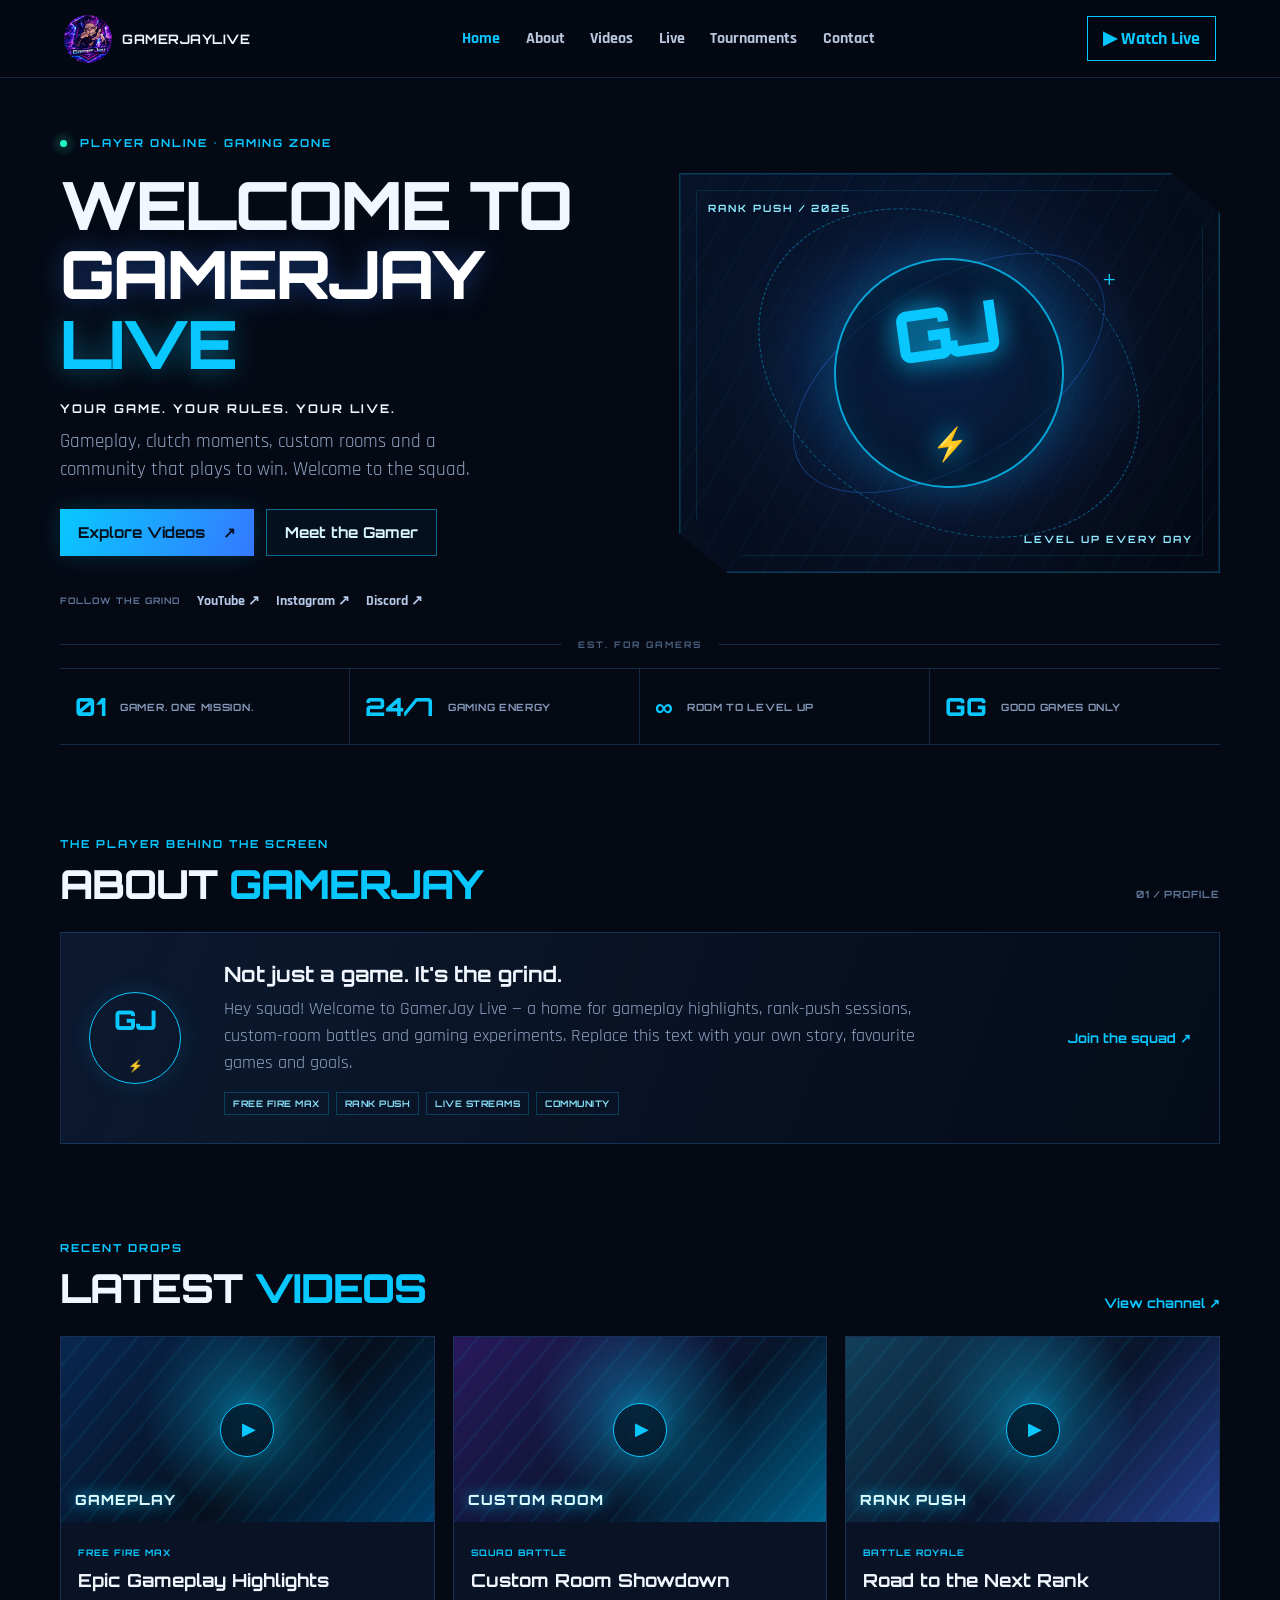
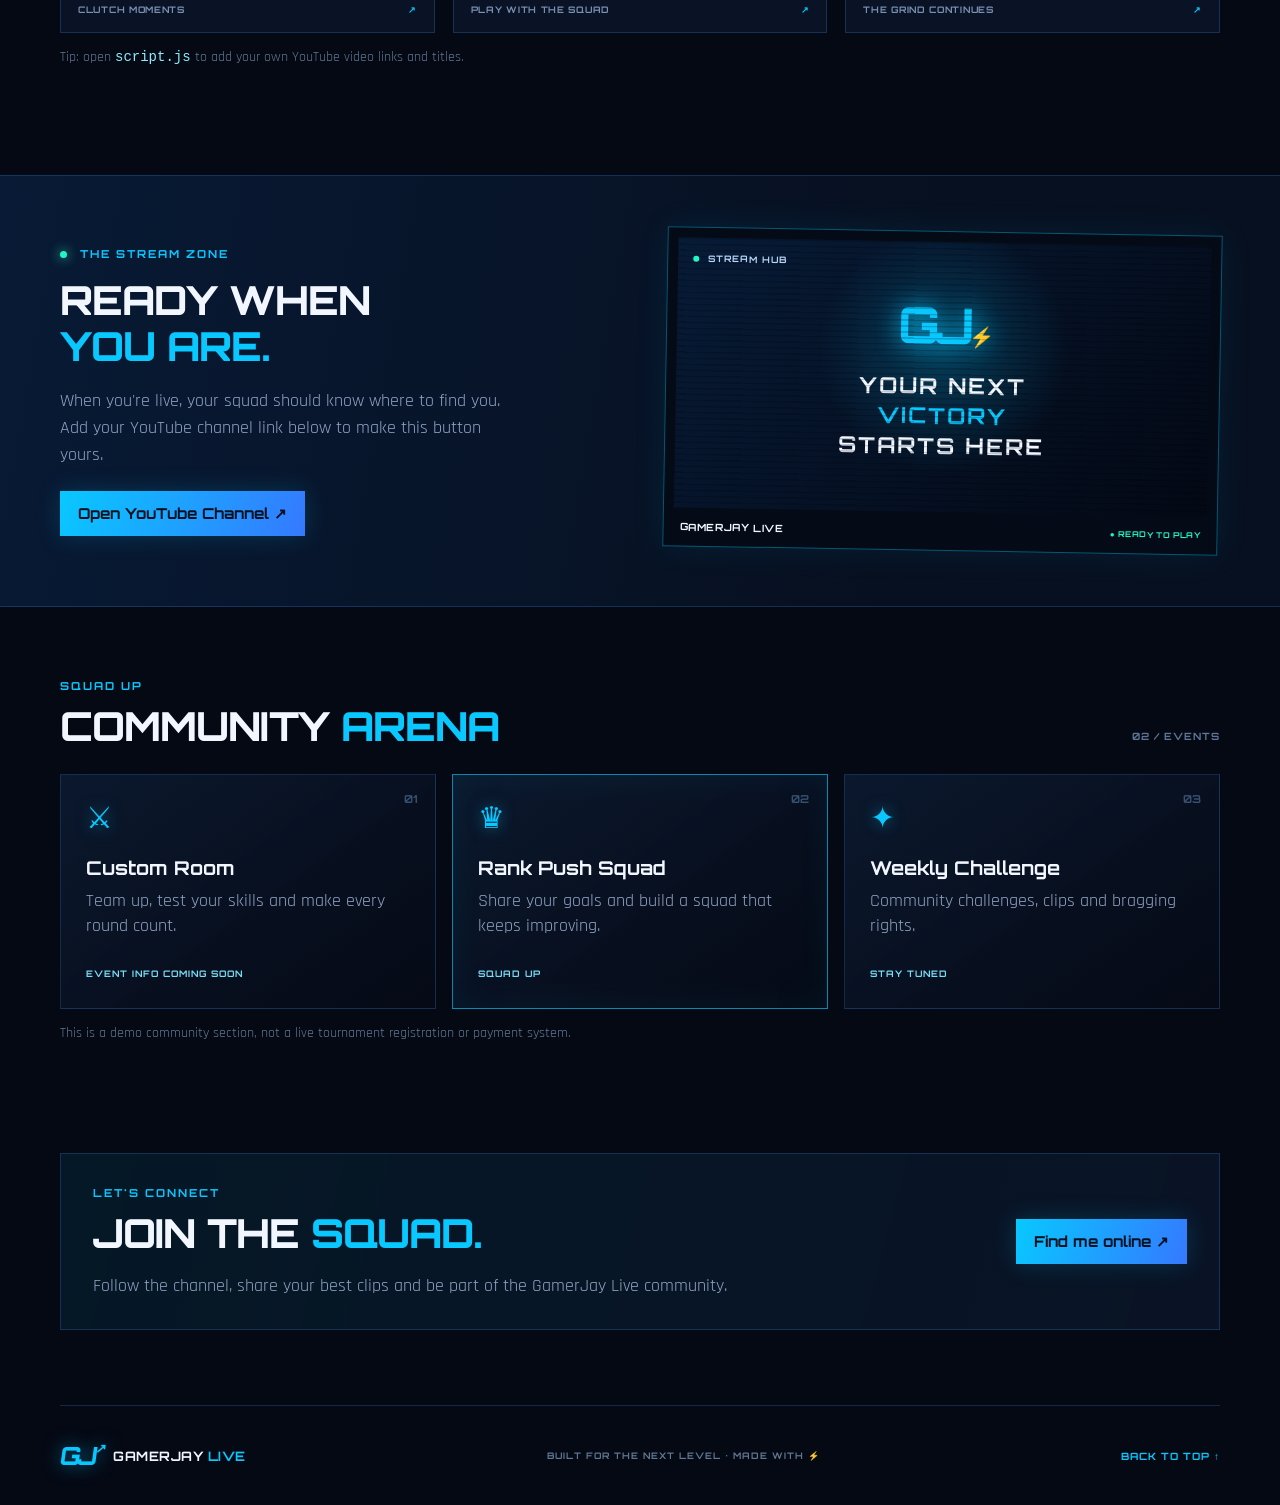
==== index.html @ 50c2d17a "Update brand section with logo and name Replaced brand text with logo image and updated brand name s" ====
<!DOCTYPE html>
<html lang="en">
<head>
  <meta charset="UTF-8" />
  <meta name="viewport" content="width=device-width, initial-scale=1.0" />
  <meta name="theme-color" content="#050b18" />
  <meta name="description" content="GamerJay Live — gameplay, live streams, tournaments and gaming community." />
  <title>GamerJay Live | Your Game. Your Rules.</title>
  <link rel="stylesheet" href="style.css" />
  <link rel="preconnect" href="https://fonts.googleapis.com">
  <link rel="preconnect" href="https://fonts.gstatic.com" crossorigin>
  <link href="https://fonts.googleapis.com/css2?family=Orbitron:wght@500;600;700;800&family=Rajdhani:wght@400;500;600;700&display=swap" rel="stylesheet">
</head>
<body>
  <div class="grid-glow" aria-hidden="true"></div>
  <header class="site-header">
<a class="brand" href="#home" aria-label="GamerJay Live home">
  <img src="gamerjay-logo.png" alt="Gamer Jay Logo"
       style="width:48px;height:48px;object-fit:cover;border-radius:50%;">
  <span class="brand-name">GAMERJAY<span>LIVE</span></span>
</a>
    <button class="menu-toggle" id="menuToggle" aria-label="Open navigation" aria-expanded="false">☰</button>
    <nav class="nav-links" id="navLinks">
      <a class="active" href="#home">Home</a>
      <a href="#about">About</a>
      <a href="#videos">Videos</a>
      <a href="#live">Live</a>
      <a href="#tournaments">Tournaments</a>
      <a href="#contact">Contact</a>
    </nav>
    <a class="header-cta" href="#live">▶ Watch Live</a>
  </header>

  <main>
    <section class="hero section-wrap" id="home">
      <div class="hero-copy">
        <p class="eyebrow"><span class="pulse-dot"></span> PLAYER ONLINE • GAMING ZONE</p>
        <h1>WELCOME TO<br><span>GAMERJAY</span><br><em>LIVE</em></h1>
        <p class="hero-tagline">YOUR GAME. YOUR RULES. YOUR LIVE.</p>
        <p class="hero-desc">Gameplay, clutch moments, custom rooms and a community that plays to win. Welcome to the squad.</p>
        <div class="hero-actions">
          <a class="btn btn-primary" href="#videos">Explore Videos <span>↗</span></a>
          <a class="btn btn-outline" href="#about">Meet the Gamer</a>
        </div>
        <div class="hero-socials">
          <span>FOLLOW THE GRIND</span>
          <a href="https://youtube.com/" target="_blank" rel="noreferrer">YouTube ↗</a>
          <a href="https://instagram.com/" target="_blank" rel="noreferrer">Instagram ↗</a>
          <a href="https://discord.com/" target="_blank" rel="noreferrer">Discord ↗</a>
        </div>
      </div>
      <div class="hero-art" role="img" aria-label="Neon blue gaming illustration">
        <div class="art-orbit orbit-one"></div><div class="art-orbit orbit-two"></div>
        <div class="art-glow"></div>
        <div class="hero-emblem">GJ<span>⚡</span></div>
        <div class="art-label label-top">RANK PUSH / 2026</div>
        <div class="art-label label-bottom">LEVEL UP EVERY DAY</div>
        <div class="art-crosshair">+</div>
      </div>
      <div class="hero-bottom-line"><span></span><span>EST. FOR GAMERS</span><span></span></div>
    </section>

    <section class="stats section-wrap" aria-label="Channel stats">
      <div class="stat"><strong>01</strong><span>GAMER. ONE MISSION.</span></div>
      <div class="stat"><strong>24/7</strong><span>GAMING ENERGY</span></div>
      <div class="stat"><strong>∞</strong><span>ROOM TO LEVEL UP</span></div>
      <div class="stat"><strong>GG</strong><span>GOOD GAMES ONLY</span></div>
    </section>

    <section class="section-wrap content-section" id="about">
      <div class="section-heading">
        <div><p class="eyebrow">THE PLAYER BEHIND THE SCREEN</p><h2>ABOUT <span>GAMERJAY</span></h2></div>
        <span class="section-index">01 / PROFILE</span>
      </div>
      <div class="about-panel">
        <div class="about-icon">GJ<span>⚡</span></div>
        <div class="about-copy">
          <h3>Not just a game. It's the grind.</h3>
          <p>Hey squad! Welcome to GamerJay Live — a home for gameplay highlights, rank-push sessions, custom-room battles and gaming experiments. Replace this text with your own story, favourite games and goals.</p>
          <div class="tag-row"><span>FREE FIRE MAX</span><span>RANK PUSH</span><span>LIVE STREAMS</span><span>COMMUNITY</span></div>
        </div>
        <a class="text-link" href="#contact">Join the squad ↗</a>
      </div>
    </section>

    <section class="section-wrap content-section" id="videos">
      <div class="section-heading">
        <div><p class="eyebrow">RECENT DROPS</p><h2>LATEST <span>VIDEOS</span></h2></div>
        <a class="text-link" id="allVideos" href="https://youtube.com/" target="_blank" rel="noreferrer">View channel ↗</a>
      </div>
      <div class="video-grid">
        <a class="video-card" href="https://youtube.com/" target="_blank" rel="noreferrer" data-video="1">
          <div class="video-thumb thumb-one"><span class="play-icon">▶</span><span class="thumb-label">GAMEPLAY</span></div>
          <div class="video-info"><span class="video-type">FREE FIRE MAX</span><h3>Epic Gameplay Highlights</h3><p>CLUTCH MOMENTS <span>↗</span></p></div>
        </a>
        <a class="video-card" href="https://youtube.com/" target="_blank" rel="noreferrer" data-video="2">
          <div class="video-thumb thumb-two"><span class="play-icon">▶</span><span class="thumb-label">CUSTOM ROOM</span></div>
          <div class="video-info"><span class="video-type">SQUAD BATTLE</span><h3>Custom Room Showdown</h3><p>PLAY WITH THE SQUAD <span>↗</span></p></div>
        </a>
        <a class="video-card" href="https://youtube.com/" target="_blank" rel="noreferrer" data-video="3">
          <div class="video-thumb thumb-three"><span class="play-icon">▶</span><span class="thumb-label">RANK PUSH</span></div>
          <div class="video-info"><span class="video-type">BATTLE ROYALE</span><h3>Road to the Next Rank</h3><p>THE GRIND CONTINUES <span>↗</span></p></div>
        </a>
      </div>
      <p class="edit-note">Tip: open <code>script.js</code> to add your own YouTube video links and titles.</p>
    </section>

    <section class="live-section" id="live">
      <div class="section-wrap live-inner">
        <div class="live-copy">
          <p class="eyebrow"><span class="pulse-dot"></span> THE STREAM ZONE</p>
          <h2>READY WHEN<br><span>YOU ARE.</span></h2>
          <p>When you're live, your squad should know where to find you. Add your YouTube channel link below to make this button yours.</p>
          <a class="btn btn-primary" id="liveButton" href="https://youtube.com/" target="_blank" rel="noreferrer">Open YouTube Channel ↗</a>
        </div>
        <div class="stream-card">
          <div class="stream-screen"><div class="screen-scanlines"></div><div class="screen-logo">GJ<span>⚡</span></div><div class="screen-status"><i></i> STREAM HUB</div><p>YOUR NEXT<br><b>VICTORY</b><br>STARTS HERE</p></div>
          <div class="stream-footer"><span>GAMERJAY LIVE</span><span class="stream-pill">● READY TO PLAY</span></div>
        </div>
      </div>
    </section>

    <section class="section-wrap content-section" id="tournaments">
      <div class="section-heading">
        <div><p class="eyebrow">SQUAD UP</p><h2>COMMUNITY <span>ARENA</span></h2></div>
        <span class="section-index">02 / EVENTS</span>
      </div>
      <div class="arena-grid">
        <article class="arena-card"><span class="arena-number">01</span><div class="arena-symbol">⚔</div><h3>Custom Room</h3><p>Team up, test your skills and make every round count.</p><span class="arena-status">EVENT INFO COMING SOON</span></article>
        <article class="arena-card featured"><span class="arena-number">02</span><div class="arena-symbol">♛</div><h3>Rank Push Squad</h3><p>Share your goals and build a squad that keeps improving.</p><span class="arena-status">SQUAD UP</span></article>
        <article class="arena-card"><span class="arena-number">03</span><div class="arena-symbol">✦</div><h3>Weekly Challenge</h3><p>Community challenges, clips and bragging rights.</p><span class="arena-status">STAY TUNED</span></article>
      </div>
      <p class="edit-note">This is a demo community section, not a live tournament registration or payment system.</p>
    </section>

    <section class="section-wrap content-section contact-section" id="contact">
      <div class="contact-box">
        <div><p class="eyebrow">LET'S CONNECT</p><h2>JOIN THE <span>SQUAD.</span></h2><p>Follow the channel, share your best clips and be part of the GamerJay Live community.</p></div>
        <a class="btn btn-primary" id="contactButton" href="https://youtube.com/" target="_blank" rel="noreferrer">Find me online ↗</a>
      </div>
    </section>
  </main>

  <footer class="site-footer section-wrap">
    <a class="brand" href="#home"><span class="brand-mark">GJ<span>↗</span></span><span class="brand-name">GAMERJAY <b>LIVE</b></span></a>
    <p>BUILT FOR THE NEXT LEVEL <span>•</span> MADE WITH ⚡</p>
    <a href="#home" class="back-top">BACK TO TOP ↑</a>
  </footer>
  <script src="script.js"></script>
</body>
</html>
---- style.css ----
:root {
  --bg: #050914; --panel: #0a1325; --panel2: #0d1b32; --blue: #08c8ff;
  --blue2: #3579ff; --text: #f2f7ff; --muted: #91a4c4; --line: rgba(71,151,255,.22);
  --font-display: 'Orbitron', sans-serif; --font-body: 'Rajdhani', sans-serif;
}
* { box-sizing: border-box; }
html { scroll-behavior: smooth; scroll-padding-top: 88px; }
body { margin: 0; background: var(--bg); color: var(--text); font-family: var(--font-body); font-size: 18px; overflow-x: hidden; }
a { color: inherit; text-decoration: none; }
button, a { -webkit-tap-highlight-color: transparent; }
.grid-glow { position: fixed; inset: 0; pointer-events: none; z-index: -1; opacity: .24; background-image: linear-gradient(rgba(35,119,255,.08) 1px, transparent 1px), linear-gradient(90deg, rgba(35,119,255,.08) 1px, transparent 1px); background-size: 48px 48px; mask-image: linear-gradient(to bottom, black, transparent 85%); }
.site-header { height: 78px; display: flex; align-items: center; justify-content: space-between; gap: 22px; padding: 0 clamp(18px, 5vw, 76px); position: sticky; top: 0; z-index: 20; background: rgba(5,9,20,.88); backdrop-filter: blur(16px); border-bottom: 1px solid var(--line); }
.brand { display: inline-flex; align-items: center; gap: 10px; flex-shrink: 0; }
.brand-mark { font: 800 25px var(--font-display); letter-spacing: -3px; color: var(--blue); text-shadow: 0 0 18px rgba(8,200,255,.55); transform: skew(-8deg); }
.brand-mark span { font-size: 13px; vertical-align: top; }
.brand-name { font: 700 13px var(--font-display); letter-spacing: .5px; white-space: nowrap; }
.brand-name b { color: var(--blue); }
.nav-links { display: flex; align-items: center; gap: clamp(12px, 2vw, 28px); }
.nav-links a { color: #b8c6dd; font-weight: 700; font-size: 16px; transition: color .2s; }
.nav-links a:hover, .nav-links a.active { color: var(--blue); }
.header-cta { border: 1px solid var(--blue); padding: 10px 15px; color: var(--blue); font-weight: 700; white-space: nowrap; }
.menu-toggle { display: none; background: transparent; border: 1px solid var(--line); color: var(--blue); font-size: 24px; padding: 5px 10px; }
.section-wrap { width: min(1160px, calc(100% - 40px)); margin-inline: auto; }
.hero { min-height: 590px; display: grid; grid-template-columns: 1.05fr .95fr; align-items: center; gap: 20px; padding-top: 55px; padding-bottom: 55px; position: relative; }
.eyebrow { color: var(--blue); font: 700 11px var(--font-display); letter-spacing: 2px; margin: 0 0 20px; }
.pulse-dot { display: inline-block; width: 7px; height: 7px; border-radius: 50%; background: #21f6c7; box-shadow: 0 0 12px #21f6c7; margin-right: 8px; }
.hero h1 { font: 800 clamp(38px, 5.2vw, 68px)/1.04 var(--font-display); letter-spacing: -2px; margin: 0; }
.hero h1 span { color: #fff; text-shadow: 0 0 26px rgba(50,125,255,.4); }
.hero h1 em { font-style: normal; color: var(--blue); text-shadow: 0 0 28px rgba(8,200,255,.45); }
.hero-tagline { font: 700 12px var(--font-display); letter-spacing: 2px; margin: 23px 0 12px; }
.hero-desc { color: var(--muted); line-height: 1.5; max-width: 440px; font-size: 19px; margin: 0 0 24px; }
.hero-actions { display: flex; flex-wrap: wrap; gap: 12px; }
.btn { display: inline-flex; align-items: center; justify-content: center; gap: 18px; padding: 13px 18px; font: 700 15px var(--font-display); transition: transform .2s, box-shadow .2s; }
.btn:hover { transform: translateY(-2px); }
.btn-primary { background: linear-gradient(110deg, #08c8ff, #3579ff); color: #04101e; box-shadow: 0 0 24px rgba(8,200,255,.18); }
.btn-primary:hover { box-shadow: 0 0 30px rgba(8,200,255,.35); }
.btn-outline { border: 1px solid rgba(8,200,255,.5); color: #d9f7ff; background: rgba(8,200,255,.04); }
.hero-socials { display: flex; flex-wrap: wrap; align-items: center; gap: 16px; margin-top: 36px; font-size: 14px; }
.hero-socials span { color: #5d7397; font: 700 9px var(--font-display); letter-spacing: 1px; }
.hero-socials a { color: #b5c9e8; font-weight: 700; }
.hero-socials a:hover { color: var(--blue); }
.hero-art { min-height: 400px; position: relative; display: grid; place-items: center; isolation: isolate; overflow: hidden; background: radial-gradient(ellipse at 50% 48%, rgba(0,140,255,.22), transparent 53%), linear-gradient(135deg, rgba(10,31,62,.5), rgba(5,9,20,.15)); border: 1px solid rgba(8,200,255,.25); clip-path: polygon(0 0, 91% 0, 100% 10%, 100% 100%, 9% 100%, 0 90%); }
.hero-art:before, .hero-art:after { content: ""; position: absolute; inset: 16px; border: 1px solid rgba(8,200,255,.13); clip-path: polygon(0 0, 91% 0, 100% 10%, 100% 100%, 9% 100%, 0 90%); }
.hero-art:after { inset: 0; background: repeating-linear-gradient(120deg, transparent 0 28px, rgba(8,200,255,.035) 29px 30px); z-index: -1; }
.art-glow { width: 230px; height: 230px; border-radius: 50%; background: var(--blue2); filter: blur(90px); opacity: .35; position: absolute; }
.hero-emblem { width: 230px; height: 230px; border: 2px solid rgba(8,200,255,.8); border-radius: 50%; display: grid; place-items: center; color: var(--blue); font: 800 72px var(--font-display); letter-spacing: -9px; text-shadow: 0 0 26px var(--blue); box-shadow: inset 0 0 35px rgba(8,200,255,.13), 0 0 45px rgba(8,200,255,.18); transform: rotate(-8deg); background: rgba(4,13,30,.56); }
.hero-emblem span { font-size: 30px; letter-spacing: 0; margin-left: -18px; }
.art-orbit { position: absolute; width: 300px; height: 300px; border: 1px dashed rgba(8,200,255,.38); border-radius: 50%; transform: rotate(30deg) scaleX(1.35); }
.orbit-two { width: 350px; height: 180px; transform: rotate(-32deg); border-style: solid; border-color: rgba(53,121,255,.35); }
.art-label { position: absolute; font: 700 10px var(--font-display); letter-spacing: 2px; color: #8eeaff; }
.label-top { top: 28px; left: 28px; }.label-bottom { bottom: 27px; right: 26px; }
.art-crosshair { position: absolute; top: 22%; right: 19%; color: var(--blue); font-size: 28px; }
.hero-bottom-line { position: absolute; bottom: 18px; left: 0; right: 0; display: flex; align-items: center; gap: 16px; color: #49617f; font: 700 9px var(--font-display); letter-spacing: 2px; }
.hero-bottom-line span:first-child, .hero-bottom-line span:last-child { height: 1px; background: var(--line); flex: 1; }
.stats { display: grid; grid-template-columns: repeat(4,1fr); border-block: 1px solid var(--line); margin-bottom: 20px; }
.stat { display: flex; align-items: center; gap: 14px; padding: 22px 15px; border-right: 1px solid var(--line); }
.stat:last-child { border-right: 0; }.stat strong { color: var(--blue); font: 800 25px var(--font-display); }.stat span { color: #8398b8; font: 700 10px var(--font-display); letter-spacing: .7px; }
.content-section { padding-top: 72px; padding-bottom: 25px; }
.section-heading { display: flex; align-items: end; justify-content: space-between; gap: 20px; margin-bottom: 25px; }
.section-heading .eyebrow { margin-bottom: 10px; }
.section-heading h2, .live-copy h2, .contact-box h2 { font: 800 clamp(27px, 3.5vw, 40px)/1.15 var(--font-display); margin: 0; letter-spacing: -1px; }
.section-heading h2 span, .live-copy h2 span, .contact-box h2 span { color: var(--blue); }
.section-index { color: #5e7596; font: 700 10px var(--font-display); letter-spacing: 1px; padding-bottom: 7px; }
.about-panel { display: grid; grid-template-columns: 110px 1fr auto; align-items: center; gap: 25px; padding: 28px; border: 1px solid var(--line); background: linear-gradient(110deg, rgba(13,27,50,.9), rgba(6,13,27,.8)); }
.about-icon { height: 92px; width: 92px; display: grid; place-items: center; border: 1px solid var(--blue); color: var(--blue); border-radius: 50%; font: 800 27px var(--font-display); box-shadow: 0 0 25px rgba(8,200,255,.13); }
.about-icon span { font-size: 12px; }
.about-copy h3 { margin: 0 0 8px; font: 700 21px var(--font-display); }
.about-copy p { color: var(--muted); margin: 0 0 16px; line-height: 1.5; max-width: 720px; }
.tag-row { display: flex; flex-wrap: wrap; gap: 7px; }.tag-row span { border: 1px solid rgba(8,200,255,.24); color: #85dff7; padding: 5px 8px; font: 700 9px var(--font-display); letter-spacing: .5px; }
.text-link { color: var(--blue); font: 700 13px var(--font-display); white-space: nowrap; }.text-link:hover { text-shadow: 0 0 15px var(--blue); }
.video-grid { display: grid; grid-template-columns: repeat(3,1fr); gap: 18px; }
.video-card { border: 1px solid var(--line); background: var(--panel); transition: transform .2s, border-color .2s; overflow: hidden; }
.video-card:hover { transform: translateY(-4px); border-color: rgba(8,200,255,.7); }
.video-thumb { height: 185px; position: relative; display: flex; align-items: center; justify-content: center; overflow: hidden; background-color: #0b2141; }
.video-thumb:before { content: ""; position: absolute; inset: 0; background: repeating-linear-gradient(130deg, transparent 0 17px, rgba(8,200,255,.07) 18px 20px), radial-gradient(circle at 50% 40%, rgba(8,200,255,.38), transparent 48%); }
.thumb-one { background: linear-gradient(135deg,#092750,#06101f 58%,#003c67); }.thumb-two { background: linear-gradient(135deg,#28195c,#07152a 60%,#00618b); }.thumb-three { background: linear-gradient(135deg,#123f59,#09152c 55%,#243e8b); }
.play-icon { display: grid; place-items: center; width: 54px; height: 54px; border: 1px solid var(--blue); border-radius: 50%; color: var(--blue); background: rgba(3,12,26,.65); box-shadow: 0 0 28px rgba(8,200,255,.22); z-index: 1; padding-left: 4px; }
.thumb-label { position: absolute; bottom: 14px; left: 14px; font: 800 14px var(--font-display); letter-spacing: 1px; color: #d9faff; text-shadow: 0 0 15px var(--blue); }
.video-info { padding: 17px; }.video-type { font: 700 9px var(--font-display); color: var(--blue); letter-spacing: 1px; }.video-info h3 { margin: 7px 0 13px; font: 700 18px var(--font-display); }.video-info p { display: flex; justify-content: space-between; color: #7890b3; font: 700 9px var(--font-display); letter-spacing: .7px; margin: 0; }.video-info p span { color: var(--blue); }
.edit-note { color: #617693; font-size: 14px; margin-top: 15px; }.edit-note code { color: #8cecff; }
.live-section { margin-top: 70px; background: linear-gradient(100deg, #081a35, #071020 70%); border-block: 1px solid var(--line); }
.live-inner { display: grid; grid-template-columns: 1fr 1fr; align-items: center; gap: 50px; padding-top: 55px; padding-bottom: 55px; }
.live-copy .eyebrow { margin-bottom: 16px; }.live-copy p:not(.eyebrow) { color: var(--muted); max-width: 450px; line-height: 1.5; margin: 18px 0 23px; }
.stream-card { border: 1px solid rgba(8,200,255,.4); background: #040b17; box-shadow: 0 0 35px rgba(8,200,255,.08); padding: 10px; transform: rotate(1deg); }
.stream-screen { height: 270px; position: relative; overflow: hidden; display: flex; flex-direction: column; align-items: center; justify-content: center; text-align: center; background: radial-gradient(circle at 50% 40%,rgba(8,200,255,.24),transparent 40%), linear-gradient(135deg,#071b37,#030814); }
.screen-scanlines { position: absolute; inset: 0; background: repeating-linear-gradient(0deg,transparent 0 4px,rgba(0,0,0,.2) 5px 6px); }
.screen-logo { color: var(--blue); font: 800 50px var(--font-display); text-shadow: 0 0 24px var(--blue); letter-spacing: -5px; }.screen-logo span { font-size: 20px; }
.screen-status { position: absolute; top: 15px; left: 15px; color: #b6d4f8; font: 700 9px var(--font-display); letter-spacing: 1px; }.screen-status i { display: inline-block; background: #21f6c7; width: 6px; height: 6px; border-radius: 50%; margin-right: 5px; }
.stream-screen p { font: 700 22px/1.35 var(--font-display); letter-spacing: 2px; margin: 15px 0 0; }.stream-screen p b { color: var(--blue); }
.stream-footer { display: flex; justify-content: space-between; align-items: center; gap: 10px; padding: 13px 6px 3px; font: 700 10px var(--font-display); letter-spacing: .6px; }.stream-pill { color: #21f6c7; font-size: 8px; }
.arena-grid { display: grid; grid-template-columns: repeat(3,1fr); gap: 16px; }
.arena-card { position: relative; padding: 25px; border: 1px solid var(--line); background: linear-gradient(145deg,rgba(13,27,50,.85),rgba(5,10,21,.95)); min-height: 235px; }
.arena-card.featured { border-color: rgba(8,200,255,.65); box-shadow: inset 0 0 35px rgba(8,200,255,.06); }
.arena-number { position: absolute; top: 17px; right: 18px; color: #365070; font: 700 11px var(--font-display); }.arena-symbol { color: var(--blue); font-size: 30px; text-shadow: 0 0 15px rgba(8,200,255,.5); }.arena-card h3 { font: 700 19px var(--font-display); margin: 18px 0 8px; }.arena-card p { color: var(--muted); line-height: 1.4; margin: 0 0 22px; }.arena-status { font: 700 9px var(--font-display); color: #76dff7; letter-spacing: 1px; }
.contact-section { padding-bottom: 75px; }.contact-box { display: flex; justify-content: space-between; align-items: center; gap: 25px; padding: 32px; border: 1px solid var(--line); background: linear-gradient(105deg,rgba(8,200,255,.08),rgba(13,27,50,.6)); }.contact-box .eyebrow { margin-bottom: 10px; }.contact-box p:not(.eyebrow) { color: var(--muted); margin-bottom: 0; }
.site-footer { border-top: 1px solid var(--line); min-height: 100px; display: flex; justify-content: space-between; align-items: center; gap: 18px; }.site-footer p { color: #617693; font: 700 9px var(--font-display); letter-spacing: 1px; }.site-footer p span { color: var(--blue); }.back-top { color: var(--blue); font: 700 10px var(--font-display); letter-spacing: 1px; }
@media (max-width: 900px) {
  .nav-links { gap: 12px; }.nav-links a { font-size: 14px; }.header-cta { display: none; }
  .hero { grid-template-columns: 1fr 0.8fr; }.hero-art { min-height: 330px; }.hero-emblem { width: 170px; height: 170px; font-size: 54px; }.art-orbit { width: 230px; height: 230px; }
  .stat { flex-direction: column; align-items: flex-start; gap: 7px; }.about-panel { grid-template-columns: 85px 1fr; }.about-icon { width: 75px; height: 75px; }.about-panel .text-link { grid-column: 2; }
}
@media (max-width: 680px) {
  .site-header { height: 68px; padding-inline: 17px; }.brand-name { font-size: 11px; }.menu-toggle { display: block; margin-left: auto; }
  .nav-links { display: none; position: absolute; top: 67px; left: 0; right: 0; padding: 16px 22px 22px; flex-direction: column; align-items: stretch; gap: 0; background: rgba(5,9,20,.98); border-bottom: 1px solid var(--line); }
  .nav-links.open { display: flex; }.nav-links a { padding: 12px 0; border-bottom: 1px solid rgba(71,151,255,.1); font-size: 17px; }
  .section-wrap { width: min(100% - 30px, 520px); }.hero { display: flex; flex-direction: column; align-items: stretch; padding-top: 45px; padding-bottom: 55px; gap: 30px; }.hero h1 { font-size: clamp(39px, 12vw, 58px); }.hero-art { min-height: 290px; }.hero-emblem { width: 160px; height: 160px; font-size: 48px; }.art-label { font-size: 8px; }.hero-bottom-line { bottom: 15px; }
  .stats { grid-template-columns: repeat(2,1fr); }.stat { padding: 17px 12px; border-bottom: 1px solid var(--line); }.stat:nth-child(2) { border-right: 0; }.stat:nth-child(3), .stat:nth-child(4) { border-bottom: 0; }.stat strong { font-size: 22px; }
  .content-section { padding-top: 52px; }.section-heading { align-items: flex-start; }.section-heading h2 { font-size: 27px; }.section-index { display: none; }
  .about-panel { grid-template-columns: 1fr; padding: 22px; gap: 17px; }.about-panel .text-link { grid-column: auto; }.video-grid, .arena-grid { grid-template-columns: 1fr; }.video-thumb { height: 190px; }.live-inner { grid-template-columns: 1fr; gap: 30px; padding-top: 42px; padding-bottom: 42px; }.stream-screen { height: 230px; }.contact-box { flex-direction: column; align-items: flex-start; padding: 25px; }.site-footer { padding-block: 25px; flex-wrap: wrap; }.site-footer p { order: 3; width: 100%; }
}
@media (prefers-reduced-motion: reduce) { html { scroll-behavior: auto; } *, *::before, *::after { transition-duration: .01ms !important; animation-duration: .01ms !important; } }
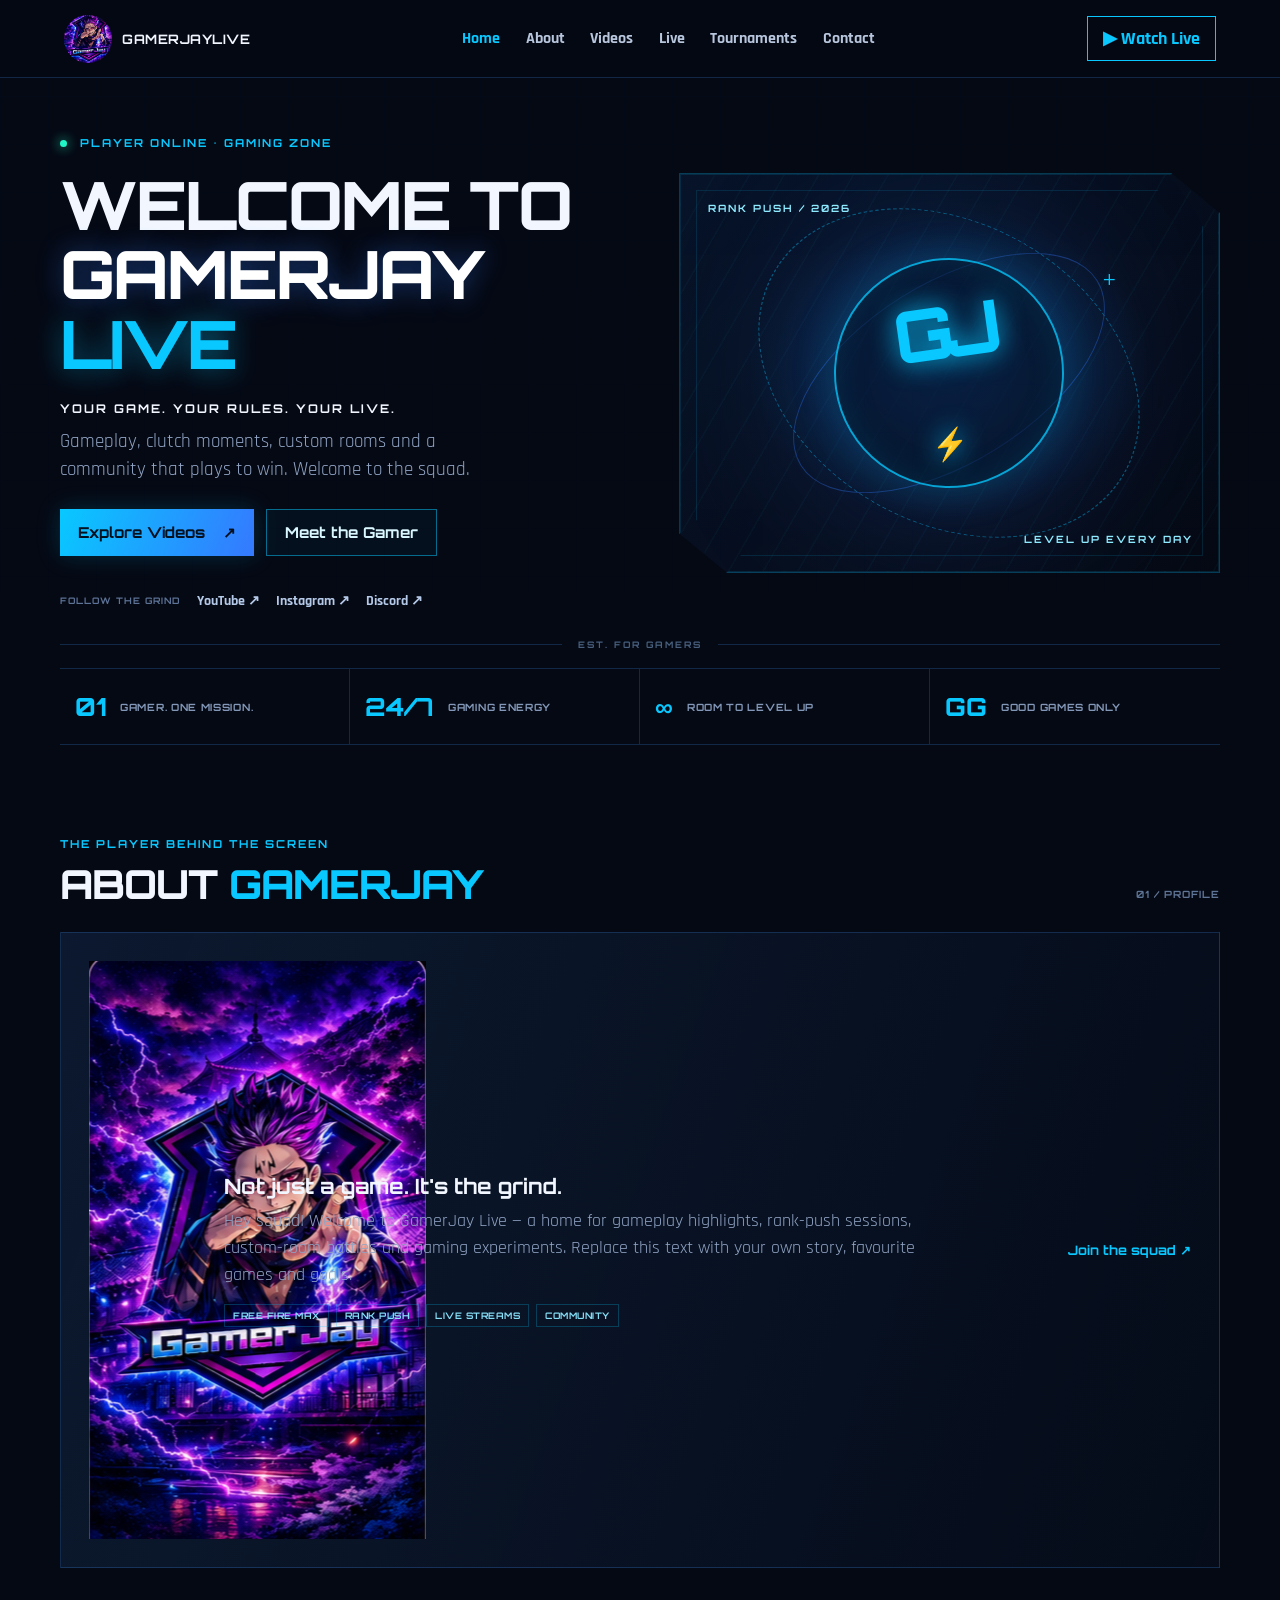
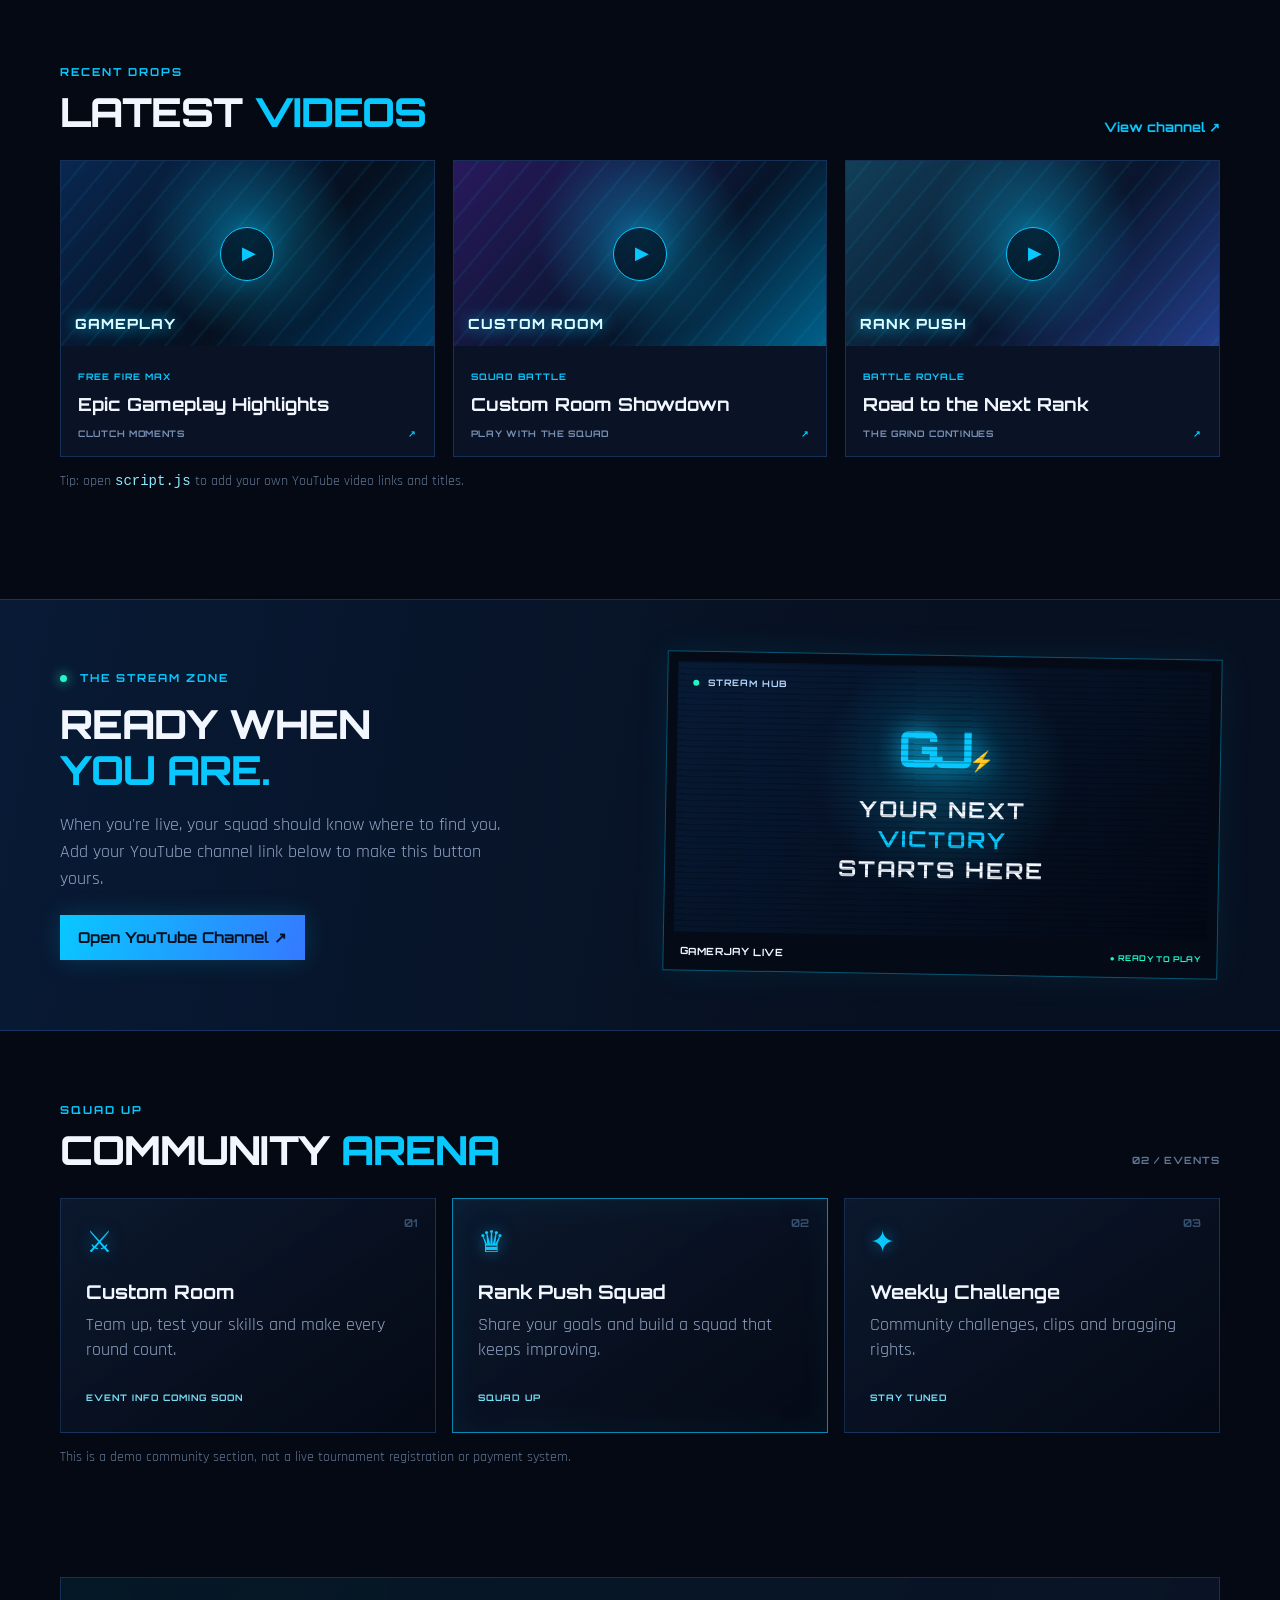
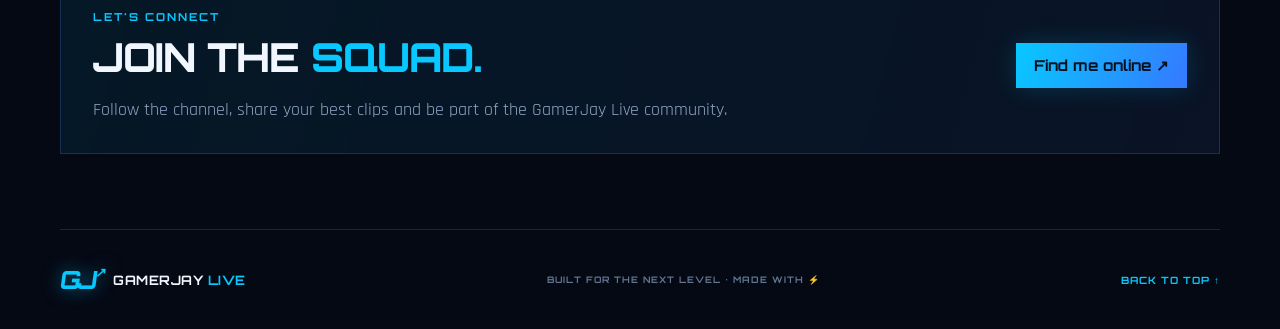
==== commit aef478ae: "Replace about icon with Gamer Jay logo image" ====
--- a/index.html
+++ b/index.html
@@ -52,7 +52,7 @@
       <div class="hero-art" role="img" aria-label="Neon blue gaming illustration">
         <div class="art-orbit orbit-one"></div><div class="art-orbit orbit-two"></div>
         <div class="art-glow"></div>
-        <div class="hero-emblem">GJ<span>⚡</span></div>
+         <div class="hero-emblem">GJ<span>⚡</span></div>
         <div class="art-label label-top">RANK PUSH / 2026</div>
         <div class="art-label label-bottom">LEVEL UP EVERY DAY</div>
         <div class="art-crosshair">+</div>
@@ -73,7 +73,7 @@
         <span class="section-index">01 / PROFILE</span>
       </div>
       <div class="about-panel">
-        <div class="about-icon">GJ<span>⚡</span></div>
+        <img src="gamerjay-logo.png" alt="Gamer Jay Logo" class="about-logo">
         <div class="about-copy">
           <h3>Not just a game. It's the grind.</h3>
           <p>Hey squad! Welcome to GamerJay Live — a home for gameplay highlights, rank-push sessions, custom-room battles and gaming experiments. Replace this text with your own story, favourite games and goals.</p>
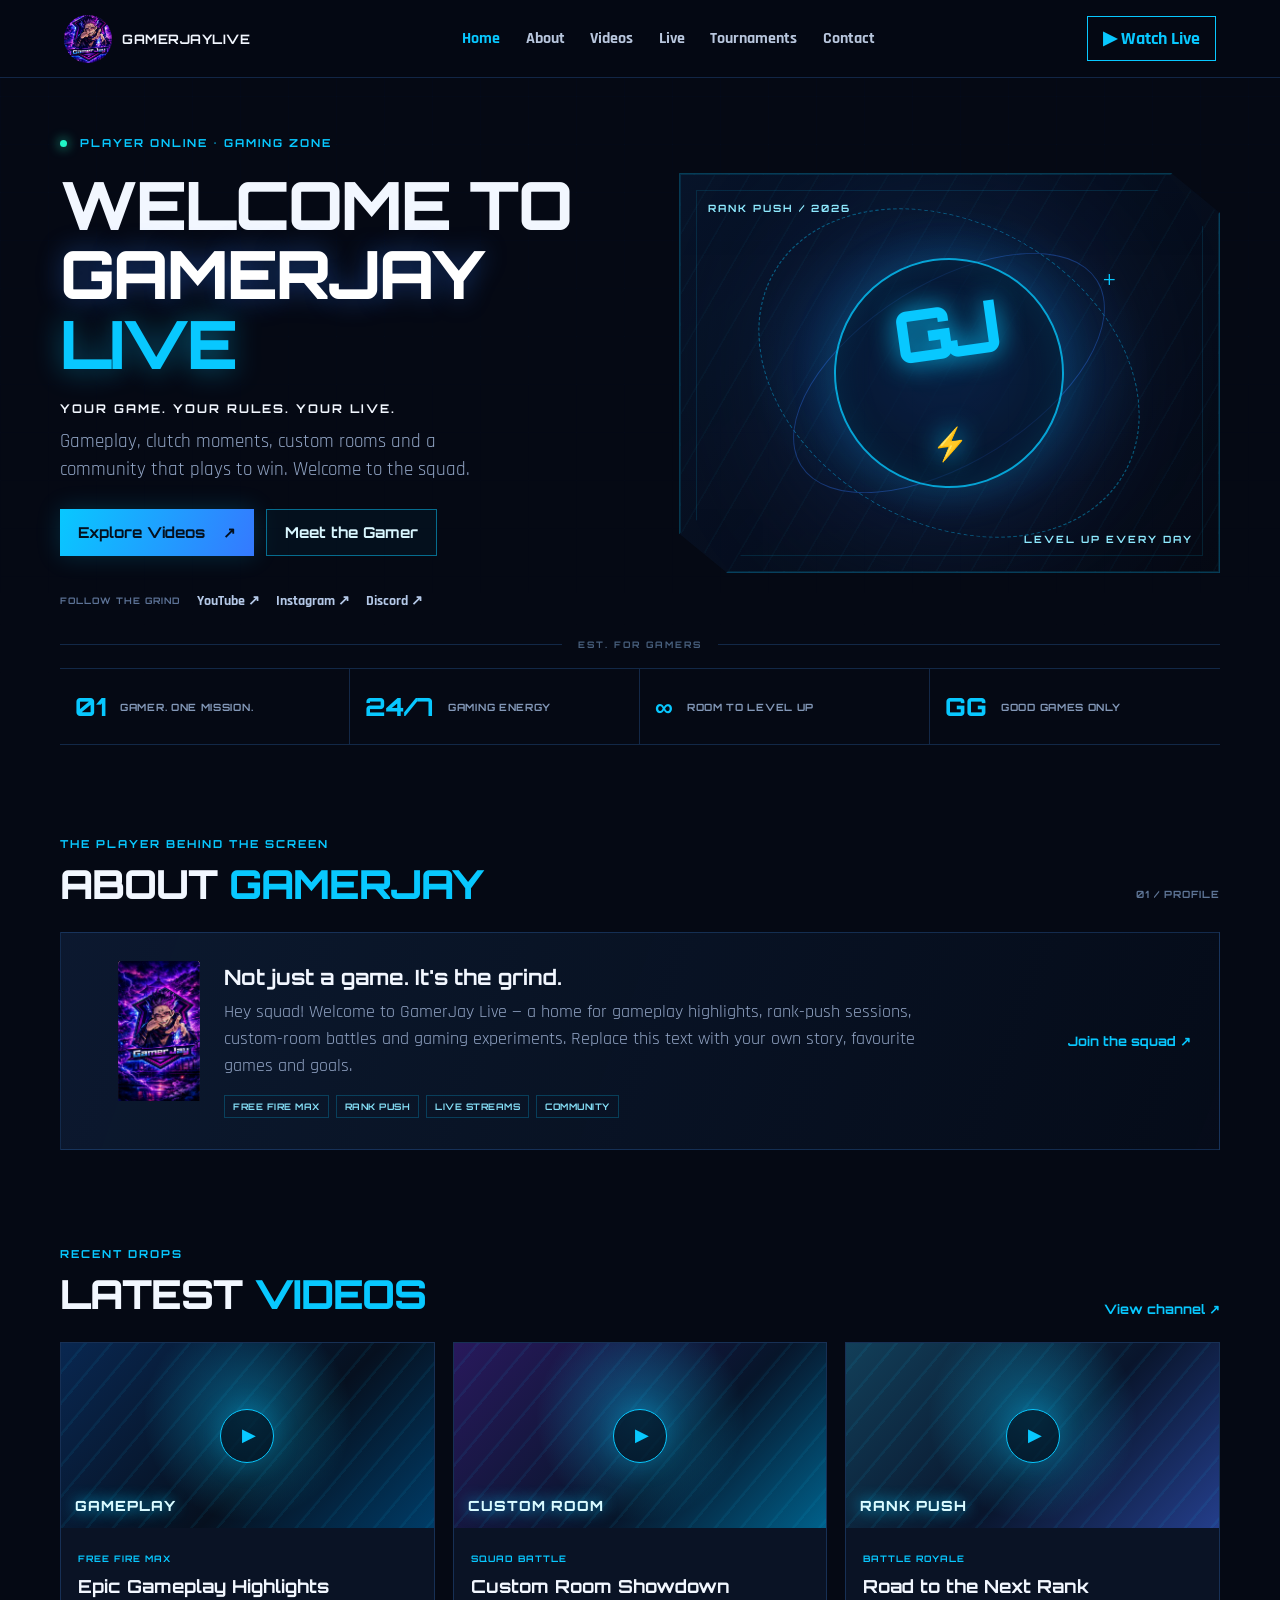
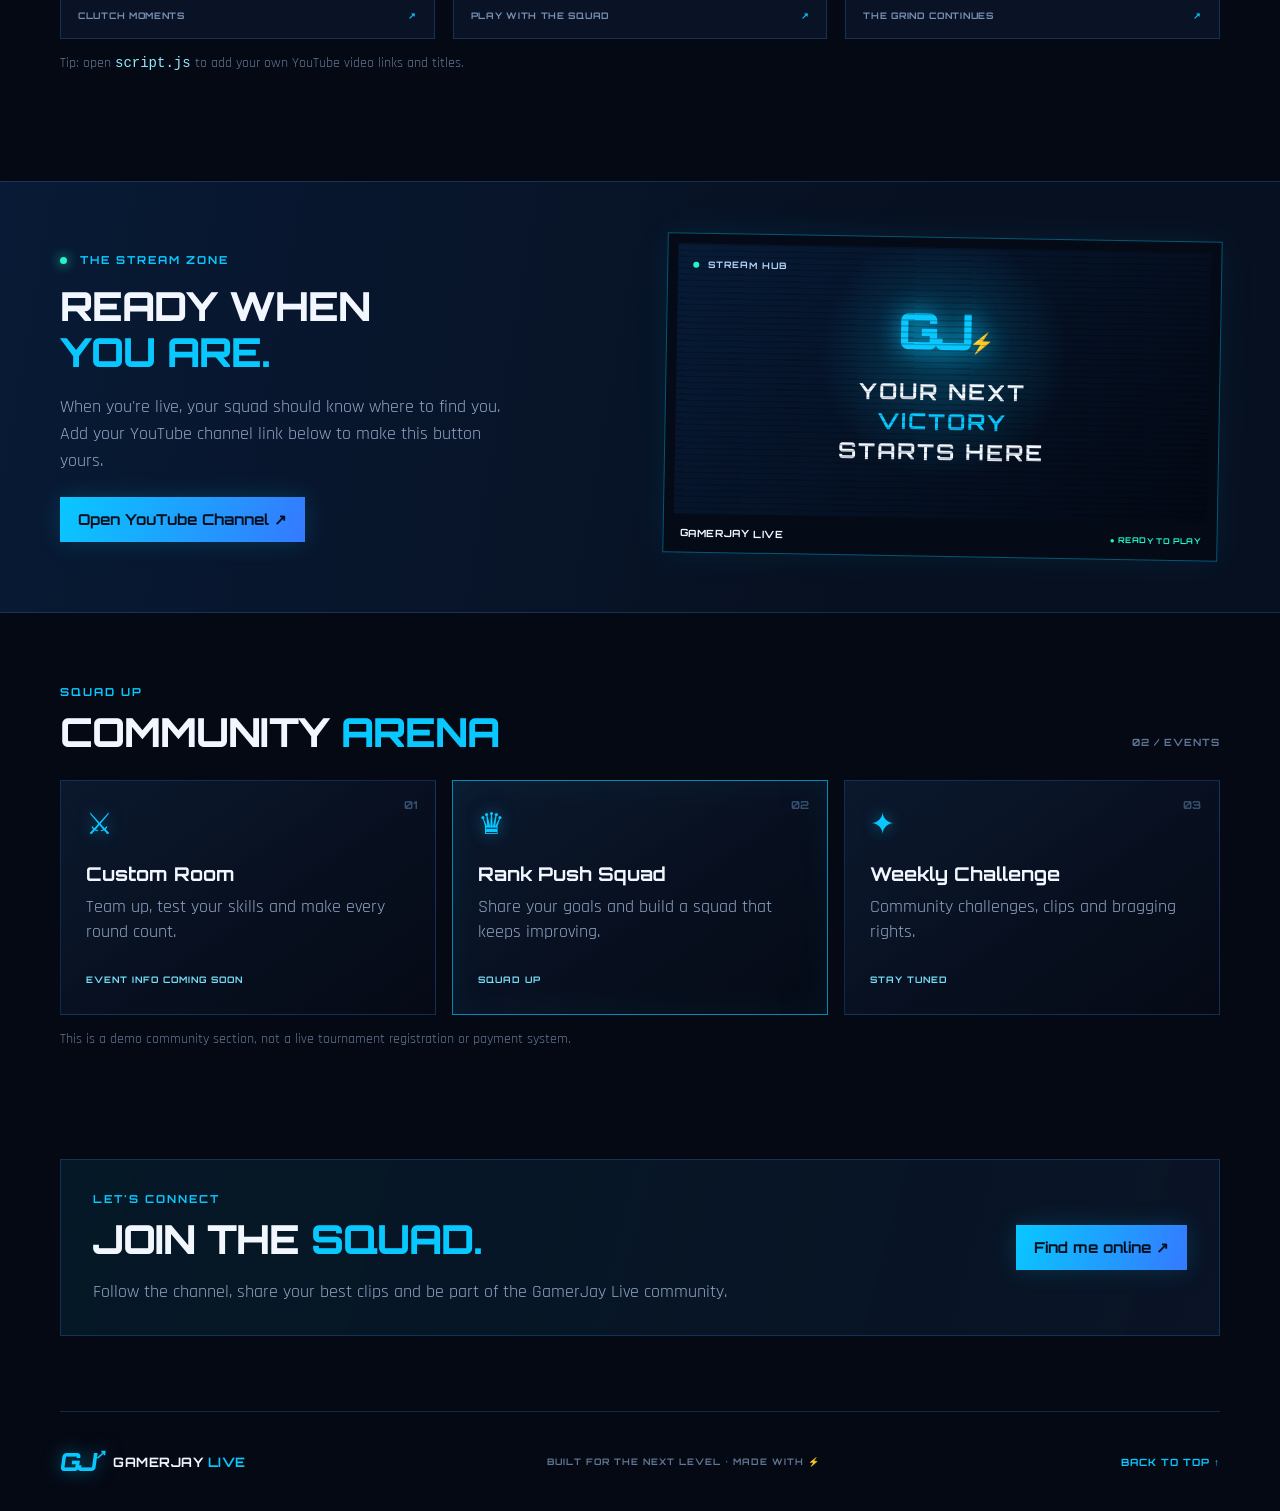
==== commit 85edba85: "Update title for GamerJay Live page" ====
--- a/index.html
+++ b/index.html
@@ -5,7 +5,7 @@
   <meta name="viewport" content="width=device-width, initial-scale=1.0" />
   <meta name="theme-color" content="#050b18" />
   <meta name="description" content="GamerJay Live — gameplay, live streams, tournaments and gaming community." />
-  <title>GamerJay Live | Your Game. Your Rules.</title>
+  <title>GamerJay Live - Free Fire Gameplay & Gaming</title>
   <link rel="stylesheet" href="style.css" />
   <link rel="preconnect" href="https://fonts.googleapis.com">
   <link rel="preconnect" href="https://fonts.gstatic.com" crossorigin>
--- a/style.css
+++ b/style.css
@@ -109,3 +109,39 @@
   .about-panel { grid-template-columns: 1fr; padding: 22px; gap: 17px; }.about-panel .text-link { grid-column: auto; }.video-grid, .arena-grid { grid-template-columns: 1fr; }.video-thumb { height: 190px; }.live-inner { grid-template-columns: 1fr; gap: 30px; padding-top: 42px; padding-bottom: 42px; }.stream-screen { height: 230px; }.contact-box { flex-direction: column; align-items: flex-start; padding: 25px; }.site-footer { padding-block: 25px; flex-wrap: wrap; }.site-footer p { order: 3; width: 100%; }
 }
 @media (prefers-reduced-motion: reduce) { html { scroll-behavior: auto; } *, *::before, *::after { transition-duration: .01ms !important; animation-duration: .01ms !important; } }
+.hero-logo {
+  display: block;
+  width: 100%;
+  height: 100%;
+  object-fit: contain;
+  position: relative;
+  z-index: 5;
+}
+
+
+
+/* Fix About section logo */
+.about-logo {
+  display: block;
+  width: 140px;
+  height: 140px;
+  object-fit: contain;
+  margin: 0 auto 20px;
+  position: relative;
+  z-index: 2;
+}
+
+/* Keep About content neatly aligned */
+.about-icon,
+.about-logo {
+  flex-shrink: 0;
+}
+
+@media (max-width: 600px) {
+  .about-logo {
+    width: 110px;
+    height: 110px;
+    margin: 0 auto 16px;
+  }
+}
+
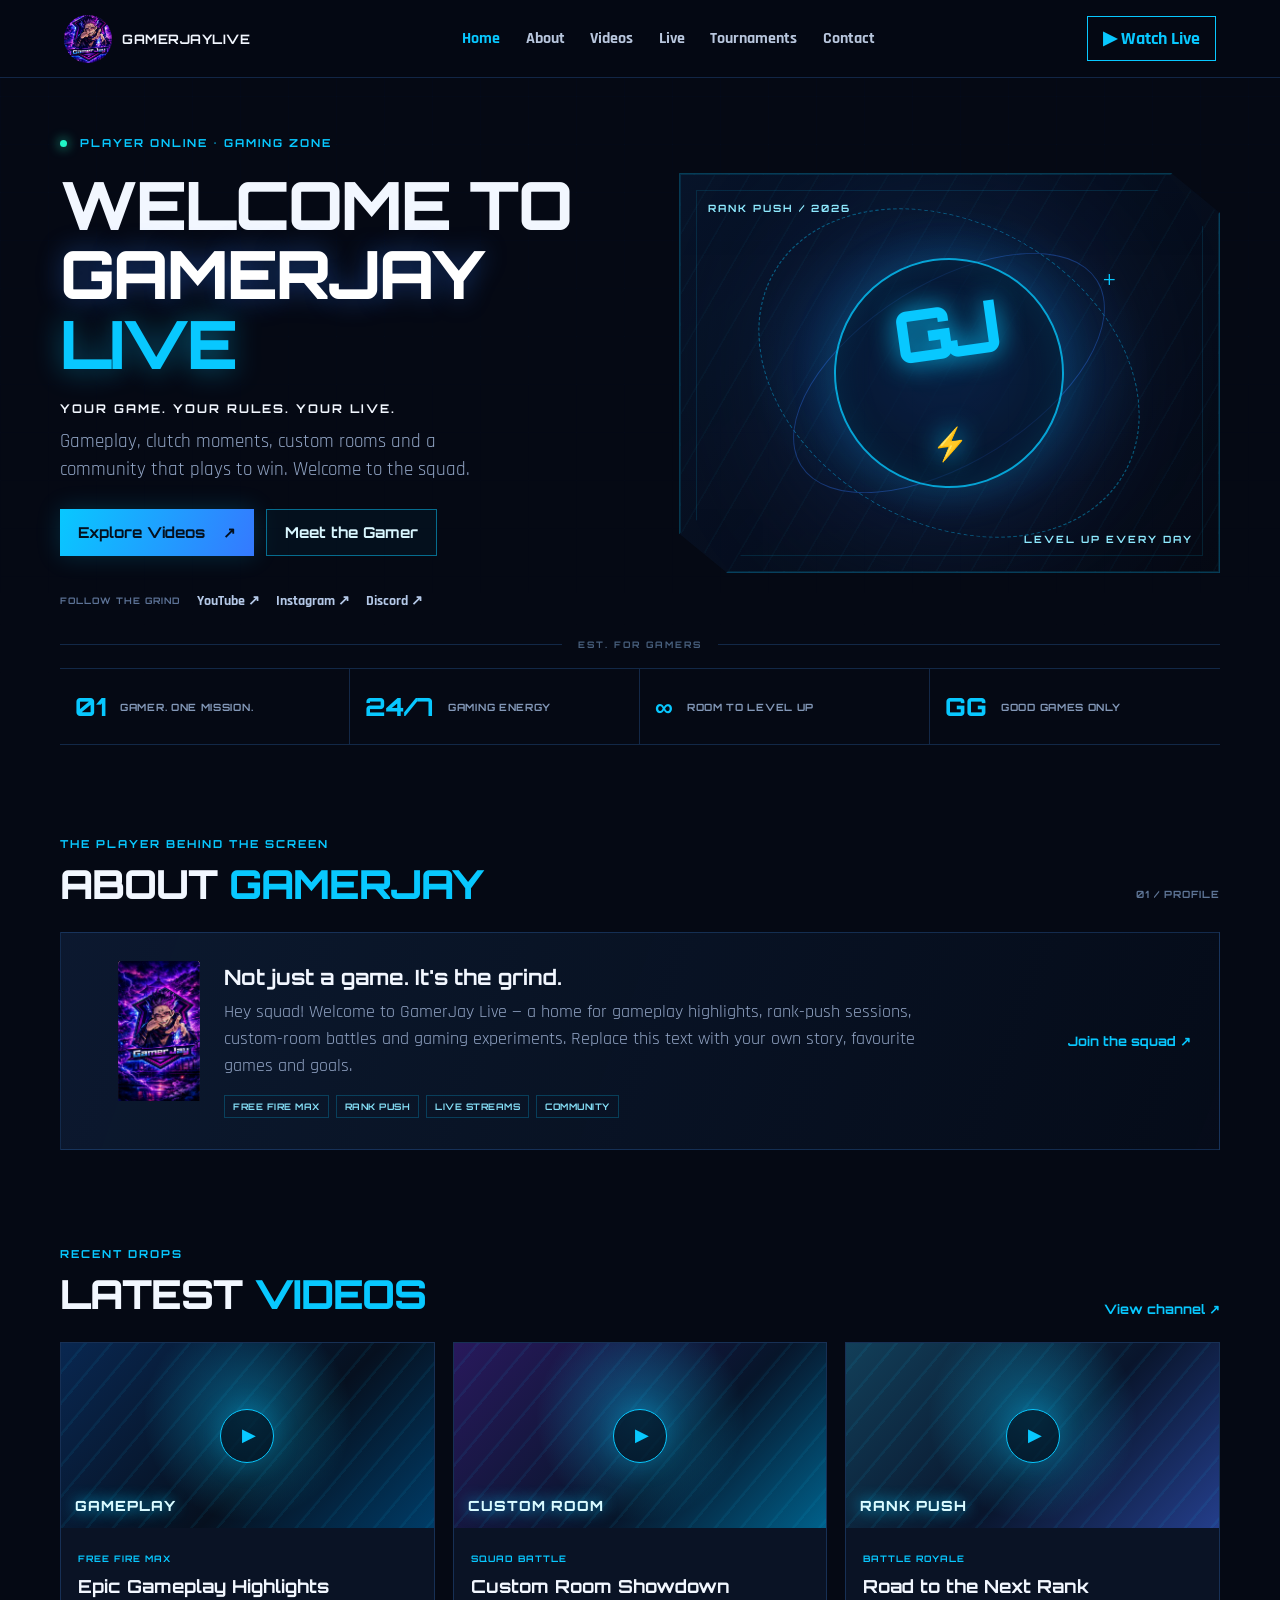
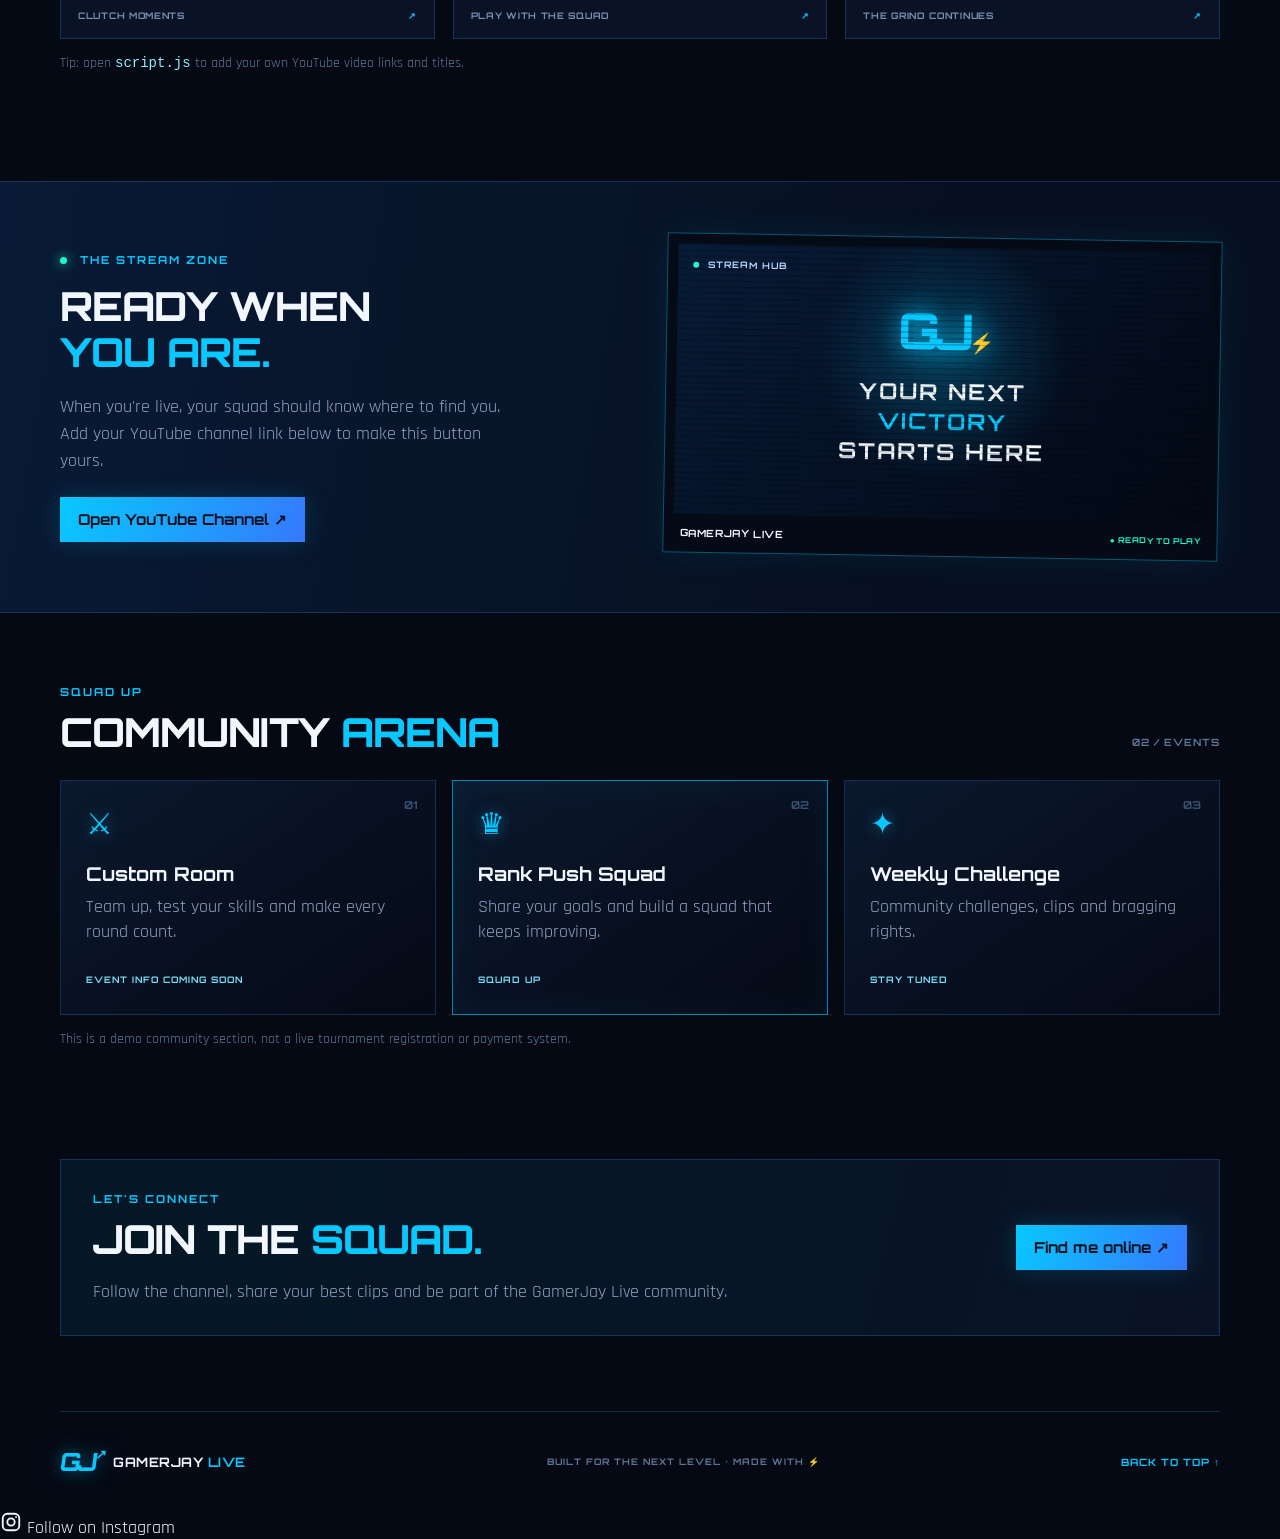
==== commit 735dd130: "Add Instagram button to social links Added a social links section with an Instagram button." ====
--- a/index.html
+++ b/index.html
@@ -5,7 +5,7 @@
   <meta name="viewport" content="width=device-width, initial-scale=1.0" />
   <meta name="theme-color" content="#050b18" />
   <meta name="description" content="GamerJay Live — gameplay, live streams, tournaments and gaming community." />
-  <title>GamerJay Live - Free Fire Gameplay & Gaming</title>
+  <title>GamerJay Live - Official Gaming Website</title>
   <link rel="stylesheet" href="style.css" />
   <link rel="preconnect" href="https://fonts.googleapis.com">
   <link rel="preconnect" href="https://fonts.gstatic.com" crossorigin>
@@ -147,5 +147,25 @@
     <a href="#home" class="back-top">BACK TO TOP ↑</a>
   </footer>
   <script src="script.js"></script>
+  
+<div class="social-links">
+  <a
+    class="instagram-btn"
+    href="https://www.instagram.com/gamer_jay24/"
+    target="_blank"
+    rel="noopener noreferrer"
+    aria-label="Visit GamerJay on Instagram"
+  >
+    <svg viewBox="0 0 24 24" width="22" height="22"
+         fill="none" stroke="currentColor" stroke-width="2"
+         stroke-linecap="round" stroke-linejoin="round"
+         aria-hidden="true">
+      <rect x="3" y="3" width="18" height="18" rx="5"/>
+      <circle cx="12" cy="12" r="4"/>
+      <circle cx="17.5" cy="6.5" r="1" fill="currentColor" stroke="none"/>
+    </svg>
+    <span>Follow on Instagram</span>
+  </a>
+</div>
 </body>
 </html>
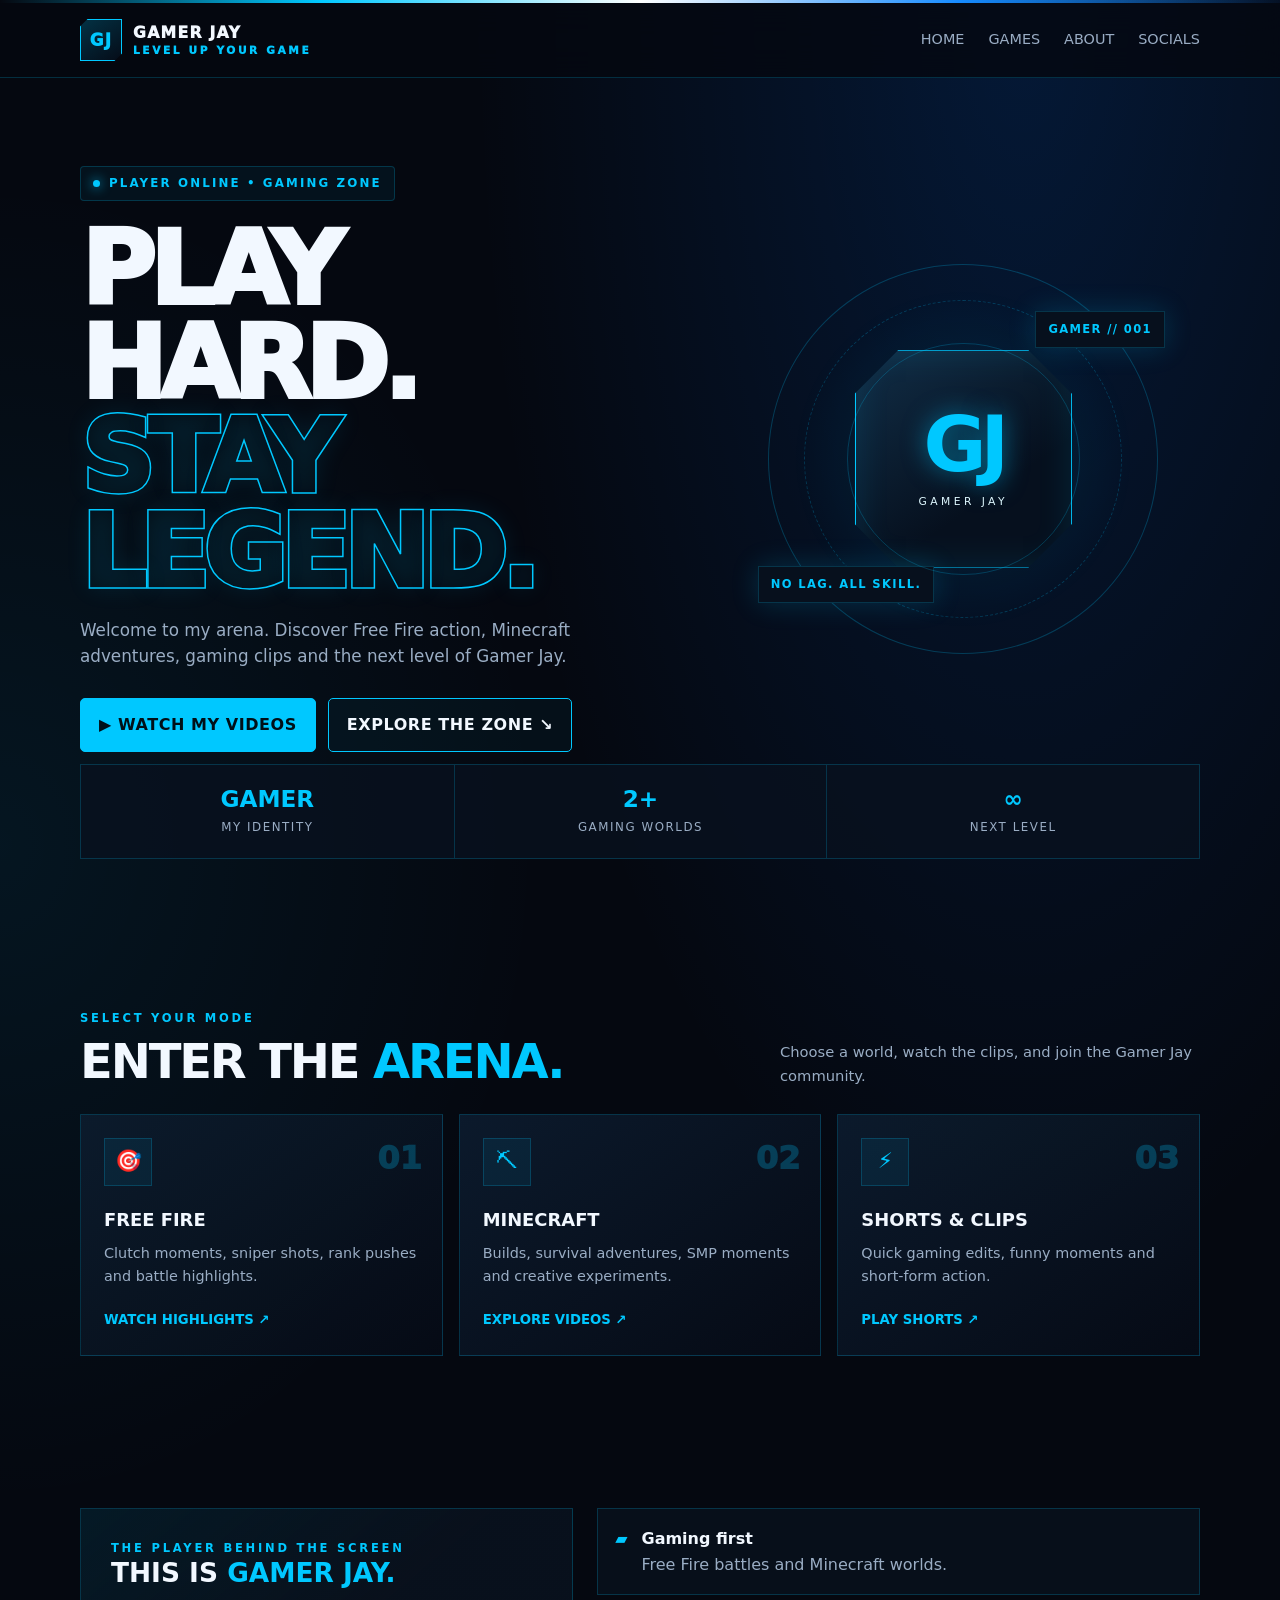
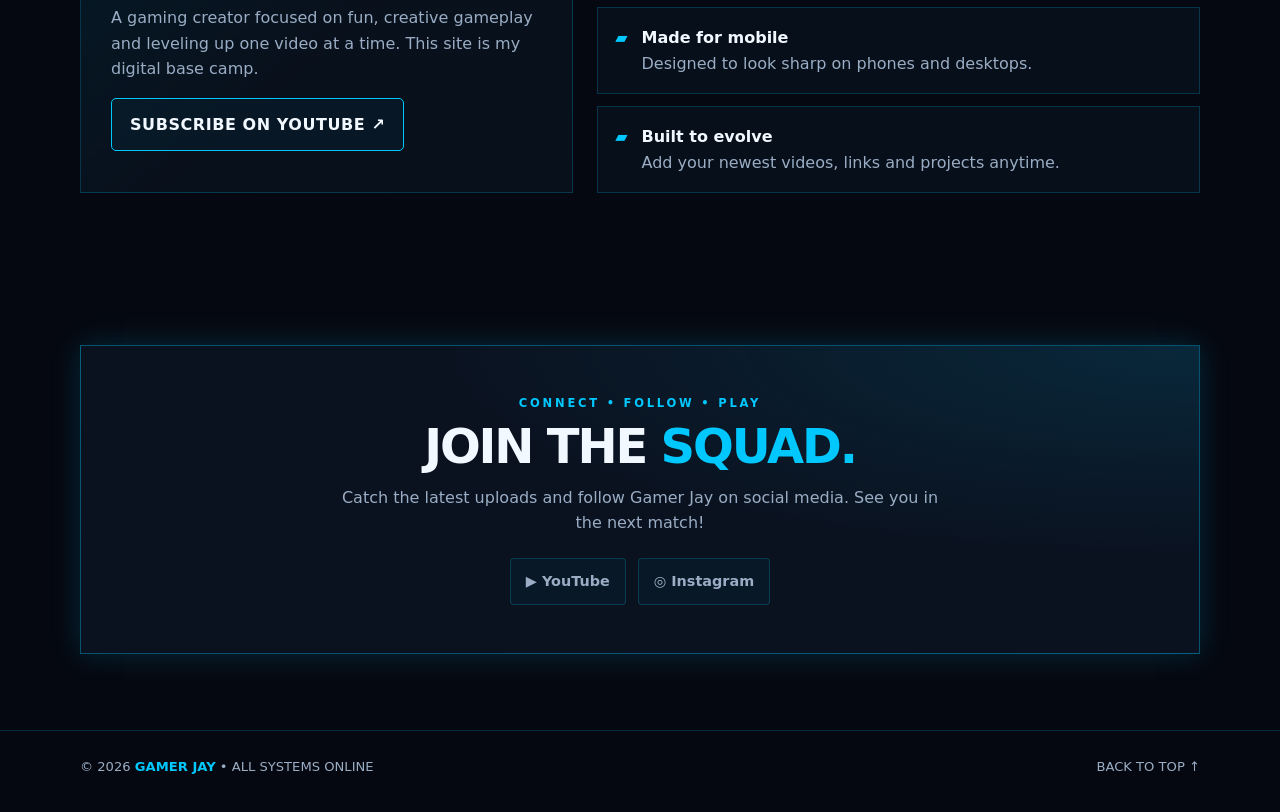
==== commit 29bac5b4: "Add files via upload" ====
--- a/index.html
+++ b/index.html
@@ -1,171 +1,250 @@
 <!DOCTYPE html>
 <html lang="en">
 <head>
-  <meta charset="UTF-8" />
-  <meta name="viewport" content="width=device-width, initial-scale=1.0" />
-  <meta name="theme-color" content="#050b18" />
-  <meta name="description" content="GamerJay Live — gameplay, live streams, tournaments and gaming community." />
-  <title>GamerJay Live - Official Gaming Website</title>
-  <link rel="stylesheet" href="style.css" />
-  <link rel="preconnect" href="https://fonts.googleapis.com">
-  <link rel="preconnect" href="https://fonts.gstatic.com" crossorigin>
-  <link href="https://fonts.googleapis.com/css2?family=Orbitron:wght@500;600;700;800&family=Rajdhani:wght@400;500;600;700&display=swap" rel="stylesheet">
+  <meta charset="UTF-8">
+  <meta name="viewport" content="width=device-width, initial-scale=1">
+  <meta name="theme-color" content="#050810">
+  <meta name="description" content="Gamer Jay — Free Fire, Minecraft, gameplay, shorts and esports.">
+  <title>GAMER JAY | Pro Esports</title>
+  <style>
+    :root {
+      --bg: #050810;
+      --panel: #0a1220;
+      --panel2: #0d1a2b;
+      --blue: #00c8ff;
+      --blue2: #168bff;
+      --text: #f2f8ff;
+      --muted: #9aadc4;
+      --line: rgba(0, 200, 255, .2);
+      --glow: 0 0 28px rgba(0, 200, 255, .18);
+    }
+    * { box-sizing: border-box; }
+    html { scroll-behavior: smooth; }
+    body {
+      margin: 0; color: var(--text); background:
+        radial-gradient(ellipse at 80% 0%, rgba(0, 112, 255, .16), transparent 38%),
+        radial-gradient(ellipse at 0% 35%, rgba(0, 200, 255, .07), transparent 30%),
+        var(--bg);
+      font-family: Inter, ui-sans-serif, system-ui, -apple-system, BlinkMacSystemFont, "Segoe UI", sans-serif;
+      line-height: 1.6; overflow-x: hidden;
+    }
+    a { color: inherit; text-decoration: none; }
+    button, a { -webkit-tap-highlight-color: transparent; }
+    .wrap { width: min(1120px, calc(100% - 36px)); margin: 0 auto; }
+    .topline { height: 3px; background: linear-gradient(90deg, transparent, var(--blue), #fff, var(--blue2), transparent); }
+    header {
+      position: sticky; top: 0; z-index: 20; backdrop-filter: blur(16px);
+      background: rgba(5, 8, 16, .82); border-bottom: 1px solid var(--line);
+    }
+    .nav { min-height: 74px; display: flex; align-items: center; justify-content: space-between; gap: 18px; }
+    .brand { display: flex; align-items: center; gap: 11px; font-weight: 950; letter-spacing: .08em; }
+    .brand-mark {
+      display: grid; place-items: center; width: 42px; height: 42px; border: 1px solid var(--blue);
+      background: linear-gradient(145deg, rgba(0,200,255,.22), rgba(22,139,255,.04));
+      color: var(--blue); clip-path: polygon(18% 0, 100% 0, 100% 82%, 82% 100%, 0 100%, 0 18%);
+      box-shadow: var(--glow); font-size: 1.05rem;
+    }
+    .brand-name { font-size: .98rem; line-height: 1.1; }
+    .brand-name span { display: block; color: var(--blue); font-size: .66rem; letter-spacing: .25em; margin-top: 4px; }
+    .links { display: flex; align-items: center; gap: 24px; color: var(--muted); font-size: .9rem; }
+    .links a:hover, .links a:focus { color: var(--blue); }
+    .menu-btn { display: none; border: 1px solid var(--line); background: var(--panel); color: var(--blue); border-radius: 9px; padding: 8px 11px; font-size: 1.15rem; }
+    .hero { position: relative; padding: 88px 0 74px; min-height: 560px; display: grid; align-items: center; }
+    .hero-grid { display: grid; grid-template-columns: 1.12fr .88fr; gap: 44px; align-items: center; }
+    .eyebrow { display: inline-flex; align-items: center; gap: 9px; color: var(--blue); border: 1px solid var(--line); background: rgba(0,200,255,.055); padding: 7px 12px; border-radius: 4px; font-size: .74rem; font-weight: 800; letter-spacing: .18em; text-transform: uppercase; }
+    .dot { width: 7px; height: 7px; background: var(--blue); border-radius: 50%; box-shadow: 0 0 12px var(--blue); animation: pulse 1.6s infinite; }
+    h1 { margin: 22px 0 14px; font-size: clamp(3.15rem, 8vw, 6.5rem); line-height: .92; letter-spacing: -.065em; font-weight: 1000; }
+    h1 .outline { color: transparent; -webkit-text-stroke: 1.5px var(--blue); text-shadow: 0 0 25px rgba(0,200,255,.1); }
+    .hero p { max-width: 540px; color: var(--muted); font-size: 1.05rem; }
+    .actions { display: flex; flex-wrap: wrap; gap: 12px; margin-top: 28px; }
+    .btn { display: inline-flex; justify-content: center; align-items: center; gap: 10px; padding: 13px 18px; border-radius: 5px; font-weight: 850; letter-spacing: .035em; border: 1px solid var(--blue); transition: transform .2s, box-shadow .2s, background .2s; cursor: pointer; }
+    .btn:hover { transform: translateY(-3px); box-shadow: 0 8px 28px rgba(0,200,255,.2); }
+    .btn-primary { background: var(--blue); color: #001018; }
+    .btn-secondary { background: rgba(0,200,255,.04); color: var(--text); }
+    .hero-art { min-height: 330px; display: grid; place-items: center; position: relative; }
+    .orbit { width: min(100%, 390px); aspect-ratio: 1; border: 1px solid rgba(0,200,255,.24); border-radius: 50%; display: grid; place-items: center; position: relative; background: radial-gradient(circle, rgba(0,200,255,.11), transparent 62%); }
+    .orbit::before, .orbit::after { content: ""; position: absolute; inset: 9%; border: 1px dashed rgba(0,200,255,.22); border-radius: 50%; animation: spin 24s linear infinite; }
+    .orbit::after { inset: 20%; border-style: solid; animation-direction: reverse; animation-duration: 18s; }
+    .core { width: 56%; aspect-ratio: 1; display: grid; place-items: center; clip-path: polygon(20% 0, 80% 0, 100% 20%, 100% 80%, 80% 100%, 20% 100%, 0 80%, 0 20%); background: linear-gradient(145deg, #112e47, #06101e 65%); border: 1px solid var(--blue); box-shadow: 0 0 55px rgba(0,200,255,.2), inset 0 0 35px rgba(0,200,255,.12); text-align: center; }
+    .core strong { display: block; font-size: clamp(2.7rem, 8vw, 4.8rem); line-height: 1; letter-spacing: -.08em; color: var(--blue); text-shadow: 0 0 25px rgba(0,200,255,.5); }
+    .core span { display: block; font-size: .67rem; letter-spacing: .32em; margin-top: 9px; color: #dff8ff; }
+    .float-tag { position: absolute; padding: 8px 12px; background: #07101d; border: 1px solid var(--line); color: var(--blue); font-size: .72rem; letter-spacing: .12em; font-weight: 850; box-shadow: var(--glow); }
+    .tag-one { top: 12%; right: -2%; } .tag-two { bottom: 13%; left: -3%; }
+    .stats { display: grid; grid-template-columns: repeat(3, 1fr); border: 1px solid var(--line); background: rgba(8,17,30,.8); margin-top: 12px; }
+    .stat { padding: 20px; text-align: center; } .stat + .stat { border-left: 1px solid var(--line); }
+    .stat strong { display: block; font-size: 1.45rem; color: var(--blue); line-height: 1.2; } .stat span { font-size: .74rem; color: var(--muted); letter-spacing: .13em; text-transform: uppercase; }
+    section { padding: 76px 0; }
+    .section-head { display: flex; justify-content: space-between; align-items: end; gap: 20px; margin-bottom: 26px; }
+    .kicker { color: var(--blue); font-size: .72rem; letter-spacing: .24em; font-weight: 900; text-transform: uppercase; }
+    h2 { font-size: clamp(1.9rem, 4vw, 3rem); letter-spacing: -.045em; line-height: 1.1; margin: 7px 0 0; }
+    .section-head p { color: var(--muted); max-width: 420px; margin: 0; font-size: .92rem; }
+    .cards { display: grid; grid-template-columns: repeat(3, 1fr); gap: 16px; }
+    .card { position: relative; overflow: hidden; border: 1px solid var(--line); background: linear-gradient(145deg, rgba(12,27,45,.95), rgba(6,11,21,.95)); padding: 23px; min-height: 220px; transition: transform .22s, border-color .22s; }
+    .card:hover { transform: translateY(-5px); border-color: rgba(0,200,255,.7); }
+    .card-icon { width: 48px; height: 48px; display: grid; place-items: center; border: 1px solid var(--line); background: rgba(0,200,255,.07); color: var(--blue); font-size: 1.35rem; margin-bottom: 20px; }
+    .card h3 { margin: 0 0 8px; font-size: 1.12rem; } .card p { color: var(--muted); font-size: .9rem; margin: 0 0 18px; }
+    .card a { color: var(--blue); font-size: .83rem; font-weight: 850; }
+    .card .number { position: absolute; top: 18px; right: 20px; color: rgba(0,200,255,.25); font-size: 2rem; font-weight: 950; }
+    .feature { display: grid; grid-template-columns: .9fr 1.1fr; gap: 24px; align-items: stretch; }
+    .feature-box { padding: 30px; border: 1px solid var(--line); background: linear-gradient(140deg, rgba(0,200,255,.09), rgba(9,17,29,.9) 50%); }
+    .feature-box h3 { font-size: 1.65rem; line-height: 1.2; margin: 0 0 12px; }
+    .feature-box p { color: var(--muted); }
+    .feature-list { display: grid; gap: 12px; }
+    .feature-item { display: flex; gap: 14px; align-items: start; padding: 17px; border: 1px solid var(--line); background: rgba(9,18,31,.72); }
+    .check { color: var(--blue); font-weight: 900; }
+    .socials { display: flex; flex-wrap: wrap; gap: 12px; margin-top: 20px; }
+    .social { padding: 11px 15px; border: 1px solid var(--line); color: var(--muted); background: rgba(0,200,255,.03); border-radius: 4px; font-weight: 750; font-size: .9rem; }
+    .social:hover { color: var(--blue); border-color: var(--blue); }
+    .contact-panel { padding: clamp(25px, 5vw, 48px); border: 1px solid rgba(0,200,255,.35); background: radial-gradient(ellipse at 100% 0%, rgba(0,200,255,.12), transparent 48%), var(--panel); text-align: center; box-shadow: var(--glow); }
+    .contact-panel p { max-width: 600px; color: var(--muted); margin: 12px auto 22px; }
+    footer { padding: 25px 0 35px; border-top: 1px solid var(--line); color: var(--muted); font-size: .82rem; }
+    .footer-inner { display: flex; justify-content: space-between; gap: 15px; flex-wrap: wrap; }
+    .blue { color: var(--blue); }
+    .reveal { opacity: 0; transform: translateY(16px); transition: opacity .65s ease, transform .65s ease; }
+    .reveal.visible { opacity: 1; transform: translateY(0); }
+    @keyframes pulse { 50% { opacity: .4; } }
+    @keyframes spin { to { transform: rotate(360deg); } }
+    @media (prefers-reduced-motion: reduce) { *, *::before, *::after { animation-duration: .01ms !important; scroll-behavior: auto !important; transition-duration: .01ms !important; } .reveal { opacity: 1; transform: none; } }
+    @media (max-width: 760px) {
+      .wrap { width: min(100% - 28px, 600px); }
+      .nav { min-height: 66px; }
+      .menu-btn { display: block; }
+      .links { display: none; position: absolute; top: 65px; left: 0; right: 0; padding: 18px 22px 22px; flex-direction: column; align-items: stretch; gap: 0; background: rgba(5,8,16,.98); border-bottom: 1px solid var(--line); }
+      .links.open { display: flex; }
+      .links a { padding: 12px 0; border-bottom: 1px solid rgba(0,200,255,.08); }
+      .hero { padding: 60px 0 35px; min-height: auto; }
+      .hero-grid, .feature { grid-template-columns: 1fr; gap: 25px; }
+      .hero-art { min-height: 285px; }
+      .orbit { width: min(82vw, 320px); }
+      .tag-one { right: 0; } .tag-two { left: 0; }
+      .stats { margin-top: 25px; }
+      .stat { padding: 15px 7px; } .stat strong { font-size: 1.2rem; } .stat span { font-size: .62rem; letter-spacing: .07em; }
+      section { padding: 56px 0; }
+      .section-head { display: block; } .section-head p { margin-top: 12px; }
+      .cards { grid-template-columns: 1fr; }
+      .card { min-height: auto; }
+    }
+  </style>
 </head>
 <body>
-  <div class="grid-glow" aria-hidden="true"></div>
-  <header class="site-header">
-<a class="brand" href="#home" aria-label="GamerJay Live home">
-  <img src="gamerjay-logo.png" alt="Gamer Jay Logo"
-       style="width:48px;height:48px;object-fit:cover;border-radius:50%;">
-  <span class="brand-name">GAMERJAY<span>LIVE</span></span>
-</a>
-    <button class="menu-toggle" id="menuToggle" aria-label="Open navigation" aria-expanded="false">☰</button>
-    <nav class="nav-links" id="navLinks">
-      <a class="active" href="#home">Home</a>
-      <a href="#about">About</a>
-      <a href="#videos">Videos</a>
-      <a href="#live">Live</a>
-      <a href="#tournaments">Tournaments</a>
-      <a href="#contact">Contact</a>
-    </nav>
-    <a class="header-cta" href="#live">▶ Watch Live</a>
+  <div class="topline"></div>
+  <header>
+    <div class="wrap nav">
+      <a class="brand" href="#home" aria-label="Gamer Jay home">
+        <span class="brand-mark">GJ</span>
+        <span class="brand-name">GAMER JAY<span>LEVEL UP YOUR GAME</span></span>
+      </a>
+      <button class="menu-btn" id="menuBtn" aria-label="Toggle menu" aria-expanded="false">☰</button>
+      <nav class="links" id="navLinks" aria-label="Main navigation">
+        <a href="#home">HOME</a><a href="#games">GAMES</a><a href="#about">ABOUT</a><a href="#social">SOCIALS</a>
+      </nav>
+    </div>
   </header>
 
   <main>
-    <section class="hero section-wrap" id="home">
-      <div class="hero-copy">
-        <p class="eyebrow"><span class="pulse-dot"></span> PLAYER ONLINE • GAMING ZONE</p>
-        <h1>WELCOME TO<br><span>GAMERJAY</span><br><em>LIVE</em></h1>
-        <p class="hero-tagline">YOUR GAME. YOUR RULES. YOUR LIVE.</p>
-        <p class="hero-desc">Gameplay, clutch moments, custom rooms and a community that plays to win. Welcome to the squad.</p>
-        <div class="hero-actions">
-          <a class="btn btn-primary" href="#videos">Explore Videos <span>↗</span></a>
-          <a class="btn btn-outline" href="#about">Meet the Gamer</a>
-        </div>
-        <div class="hero-socials">
-          <span>FOLLOW THE GRIND</span>
-          <a href="https://youtube.com/" target="_blank" rel="noreferrer">YouTube ↗</a>
-          <a href="https://instagram.com/" target="_blank" rel="noreferrer">Instagram ↗</a>
-          <a href="https://discord.com/" target="_blank" rel="noreferrer">Discord ↗</a>
-        </div>
-      </div>
-      <div class="hero-art" role="img" aria-label="Neon blue gaming illustration">
-        <div class="art-orbit orbit-one"></div><div class="art-orbit orbit-two"></div>
-        <div class="art-glow"></div>
-         <div class="hero-emblem">GJ<span>⚡</span></div>
-        <div class="art-label label-top">RANK PUSH / 2026</div>
-        <div class="art-label label-bottom">LEVEL UP EVERY DAY</div>
-        <div class="art-crosshair">+</div>
-      </div>
-      <div class="hero-bottom-line"><span></span><span>EST. FOR GAMERS</span><span></span></div>
-    </section>
-
-    <section class="stats section-wrap" aria-label="Channel stats">
-      <div class="stat"><strong>01</strong><span>GAMER. ONE MISSION.</span></div>
-      <div class="stat"><strong>24/7</strong><span>GAMING ENERGY</span></div>
-      <div class="stat"><strong>∞</strong><span>ROOM TO LEVEL UP</span></div>
-      <div class="stat"><strong>GG</strong><span>GOOD GAMES ONLY</span></div>
-    </section>
-
-    <section class="section-wrap content-section" id="about">
-      <div class="section-heading">
-        <div><p class="eyebrow">THE PLAYER BEHIND THE SCREEN</p><h2>ABOUT <span>GAMERJAY</span></h2></div>
-        <span class="section-index">01 / PROFILE</span>
-      </div>
-      <div class="about-panel">
-        <img src="gamerjay-logo.png" alt="Gamer Jay Logo" class="about-logo">
-        <div class="about-copy">
-          <h3>Not just a game. It's the grind.</h3>
-          <p>Hey squad! Welcome to GamerJay Live — a home for gameplay highlights, rank-push sessions, custom-room battles and gaming experiments. Replace this text with your own story, favourite games and goals.</p>
-          <div class="tag-row"><span>FREE FIRE MAX</span><span>RANK PUSH</span><span>LIVE STREAMS</span><span>COMMUNITY</span></div>
-        </div>
-        <a class="text-link" href="#contact">Join the squad ↗</a>
-      </div>
-    </section>
-
-    <section class="section-wrap content-section" id="videos">
-      <div class="section-heading">
-        <div><p class="eyebrow">RECENT DROPS</p><h2>LATEST <span>VIDEOS</span></h2></div>
-        <a class="text-link" id="allVideos" href="https://youtube.com/" target="_blank" rel="noreferrer">View channel ↗</a>
-      </div>
-      <div class="video-grid">
-        <a class="video-card" href="https://youtube.com/" target="_blank" rel="noreferrer" data-video="1">
-          <div class="video-thumb thumb-one"><span class="play-icon">▶</span><span class="thumb-label">GAMEPLAY</span></div>
-          <div class="video-info"><span class="video-type">FREE FIRE MAX</span><h3>Epic Gameplay Highlights</h3><p>CLUTCH MOMENTS <span>↗</span></p></div>
-        </a>
-        <a class="video-card" href="https://youtube.com/" target="_blank" rel="noreferrer" data-video="2">
-          <div class="video-thumb thumb-two"><span class="play-icon">▶</span><span class="thumb-label">CUSTOM ROOM</span></div>
-          <div class="video-info"><span class="video-type">SQUAD BATTLE</span><h3>Custom Room Showdown</h3><p>PLAY WITH THE SQUAD <span>↗</span></p></div>
-        </a>
-        <a class="video-card" href="https://youtube.com/" target="_blank" rel="noreferrer" data-video="3">
-          <div class="video-thumb thumb-three"><span class="play-icon">▶</span><span class="thumb-label">RANK PUSH</span></div>
-          <div class="video-info"><span class="video-type">BATTLE ROYALE</span><h3>Road to the Next Rank</h3><p>THE GRIND CONTINUES <span>↗</span></p></div>
-        </a>
-      </div>
-      <p class="edit-note">Tip: open <code>script.js</code> to add your own YouTube video links and titles.</p>
-    </section>
-
-    <section class="live-section" id="live">
-      <div class="section-wrap live-inner">
-        <div class="live-copy">
-          <p class="eyebrow"><span class="pulse-dot"></span> THE STREAM ZONE</p>
-          <h2>READY WHEN<br><span>YOU ARE.</span></h2>
-          <p>When you're live, your squad should know where to find you. Add your YouTube channel link below to make this button yours.</p>
-          <a class="btn btn-primary" id="liveButton" href="https://youtube.com/" target="_blank" rel="noreferrer">Open YouTube Channel ↗</a>
-        </div>
-        <div class="stream-card">
-          <div class="stream-screen"><div class="screen-scanlines"></div><div class="screen-logo">GJ<span>⚡</span></div><div class="screen-status"><i></i> STREAM HUB</div><p>YOUR NEXT<br><b>VICTORY</b><br>STARTS HERE</p></div>
-          <div class="stream-footer"><span>GAMERJAY LIVE</span><span class="stream-pill">● READY TO PLAY</span></div>
-        </div>
-      </div>
-    </section>
-
-    <section class="section-wrap content-section" id="tournaments">
-      <div class="section-heading">
-        <div><p class="eyebrow">SQUAD UP</p><h2>COMMUNITY <span>ARENA</span></h2></div>
-        <span class="section-index">02 / EVENTS</span>
-      </div>
-      <div class="arena-grid">
-        <article class="arena-card"><span class="arena-number">01</span><div class="arena-symbol">⚔</div><h3>Custom Room</h3><p>Team up, test your skills and make every round count.</p><span class="arena-status">EVENT INFO COMING SOON</span></article>
-        <article class="arena-card featured"><span class="arena-number">02</span><div class="arena-symbol">♛</div><h3>Rank Push Squad</h3><p>Share your goals and build a squad that keeps improving.</p><span class="arena-status">SQUAD UP</span></article>
-        <article class="arena-card"><span class="arena-number">03</span><div class="arena-symbol">✦</div><h3>Weekly Challenge</h3><p>Community challenges, clips and bragging rights.</p><span class="arena-status">STAY TUNED</span></article>
-      </div>
-      <p class="edit-note">This is a demo community section, not a live tournament registration or payment system.</p>
-    </section>
-
-    <section class="section-wrap content-section contact-section" id="contact">
-      <div class="contact-box">
-        <div><p class="eyebrow">LET'S CONNECT</p><h2>JOIN THE <span>SQUAD.</span></h2><p>Follow the channel, share your best clips and be part of the GamerJay Live community.</p></div>
-        <a class="btn btn-primary" id="contactButton" href="https://youtube.com/" target="_blank" rel="noreferrer">Find me online ↗</a>
+    <section class="hero" id="home">
+      <div class="wrap">
+        <div class="hero-grid">
+          <div>
+            <div class="eyebrow"><span class="dot"></span> PLAYER ONLINE • GAMING ZONE</div>
+            <h1>PLAY HARD.<br><span class="outline">STAY LEGEND.</span></h1>
+            <p>Welcome to my arena. Discover Free Fire action, Minecraft adventures, gaming clips and the next level of Gamer Jay.</p>
+            <div class="actions">
+              <a class="btn btn-primary" href="https://www.youtube.com/@jaybandkar" target="_blank" rel="noopener noreferrer">▶ WATCH MY VIDEOS</a>
+              <a class="btn btn-secondary" href="#games">EXPLORE THE ZONE ↘</a>
+            </div>
+          </div>
+          <div class="hero-art" aria-label="Gamer Jay neon logo illustration">
+            <div class="orbit">
+              <span class="float-tag tag-one">GAMER // 001</span>
+              <div class="core"><div><strong>GJ</strong><span>GAMER JAY</span></div></div>
+              <span class="float-tag tag-two">NO LAG. ALL SKILL.</span>
+            </div>
+          </div>
+        </div>
+        <div class="stats">
+          <div class="stat"><strong>GAMER</strong><span>My identity</span></div>
+          <div class="stat"><strong>2+</strong><span>Gaming worlds</span></div>
+          <div class="stat"><strong class="blue">∞</strong><span>Next level</span></div>
+        </div>
+      </div>
+    </section>
+
+    <section id="games">
+      <div class="wrap">
+        <div class="section-head reveal">
+          <div><div class="kicker">SELECT YOUR MODE</div><h2>ENTER THE <span class="blue">ARENA.</span></h2></div>
+          <p>Choose a world, watch the clips, and join the Gamer Jay community.</p>
+        </div>
+        <div class="cards">
+          <article class="card reveal"><span class="number">01</span><div class="card-icon">🎯</div><h3>FREE FIRE</h3><p>Clutch moments, sniper shots, rank pushes and battle highlights.</p><a href="https://www.youtube.com/@jaybandkar" target="_blank" rel="noopener noreferrer">WATCH HIGHLIGHTS ↗</a></article>
+          <article class="card reveal"><span class="number">02</span><div class="card-icon">⛏</div><h3>MINECRAFT</h3><p>Builds, survival adventures, SMP moments and creative experiments.</p><a href="https://www.youtube.com/@jaybandkar" target="_blank" rel="noopener noreferrer">EXPLORE VIDEOS ↗</a></article>
+          <article class="card reveal"><span class="number">03</span><div class="card-icon">⚡</div><h3>SHORTS & CLIPS</h3><p>Quick gaming edits, funny moments and short-form action.</p><a href="https://www.youtube.com/@jaybandkar/shorts" target="_blank" rel="noopener noreferrer">PLAY SHORTS ↗</a></article>
+        </div>
+      </div>
+    </section>
+
+    <section id="about">
+      <div class="wrap feature">
+        <div class="feature-box reveal">
+          <div class="kicker">THE PLAYER BEHIND THE SCREEN</div>
+          <h3>THIS IS <span class="blue">GAMER JAY.</span></h3>
+          <p>A gaming creator focused on fun, creative gameplay and leveling up one video at a time. This site is my digital base camp.</p>
+          <a class="btn btn-secondary" href="https://www.youtube.com/@jaybandkar" target="_blank" rel="noopener noreferrer">SUBSCRIBE ON YOUTUBE ↗</a>
+        </div>
+        <div class="feature-list reveal">
+          <div class="feature-item"><span class="check">▰</span><div><strong>Gaming first</strong><br><span style="color:var(--muted)">Free Fire battles and Minecraft worlds.</span></div></div>
+          <div class="feature-item"><span class="check">▰</span><div><strong>Made for mobile</strong><br><span style="color:var(--muted)">Designed to look sharp on phones and desktops.</span></div></div>
+          <div class="feature-item"><span class="check">▰</span><div><strong>Built to evolve</strong><br><span style="color:var(--muted)">Add your newest videos, links and projects anytime.</span></div></div>
+        </div>
+      </div>
+    </section>
+
+    <section id="social">
+      <div class="wrap">
+        <div class="contact-panel reveal">
+          <div class="kicker">CONNECT • FOLLOW • PLAY</div>
+          <h2>JOIN THE <span class="blue">SQUAD.</span></h2>
+          <p>Catch the latest uploads and follow Gamer Jay on social media. See you in the next match!</p>
+          <div class="socials" style="justify-content:center">
+            <a class="social" href="https://www.youtube.com/@jaybandkar" target="_blank" rel="noopener noreferrer">▶ YouTube</a>
+            <a class="social" href="https://www.instagram.com/gamer_jay24/" target="_blank" rel="noopener noreferrer">◎ Instagram</a>
+          </div>
+        </div>
       </div>
     </section>
   </main>
 
-  <footer class="site-footer section-wrap">
-    <a class="brand" href="#home"><span class="brand-mark">GJ<span>↗</span></span><span class="brand-name">GAMERJAY <b>LIVE</b></span></a>
-    <p>BUILT FOR THE NEXT LEVEL <span>•</span> MADE WITH ⚡</p>
-    <a href="#home" class="back-top">BACK TO TOP ↑</a>
+  <footer>
+    <div class="wrap footer-inner">
+      <span>© <span id="year"></span> <strong class="blue">GAMER JAY</strong> • ALL SYSTEMS ONLINE</span>
+      <a href="#home">BACK TO TOP ↑</a>
+    </div>
   </footer>
-  <script src="script.js"></script>
-  
-<div class="social-links">
-  <a
-    class="instagram-btn"
-    href="https://www.instagram.com/gamer_jay24/"
-    target="_blank"
-    rel="noopener noreferrer"
-    aria-label="Visit GamerJay on Instagram"
-  >
-    <svg viewBox="0 0 24 24" width="22" height="22"
-         fill="none" stroke="currentColor" stroke-width="2"
-         stroke-linecap="round" stroke-linejoin="round"
-         aria-hidden="true">
-      <rect x="3" y="3" width="18" height="18" rx="5"/>
-      <circle cx="12" cy="12" r="4"/>
-      <circle cx="17.5" cy="6.5" r="1" fill="currentColor" stroke="none"/>
-    </svg>
-    <span>Follow on Instagram</span>
-  </a>
-</div>
+
+  <script>
+    const menuBtn = document.getElementById('menuBtn');
+    const navLinks = document.getElementById('navLinks');
+    menuBtn.addEventListener('click', () => {
+      const isOpen = navLinks.classList.toggle('open');
+      menuBtn.setAttribute('aria-expanded', String(isOpen));
+      menuBtn.textContent = isOpen ? '✕' : '☰';
+    });
+    navLinks.querySelectorAll('a').forEach(link => link.addEventListener('click', () => {
+      navLinks.classList.remove('open');
+      menuBtn.setAttribute('aria-expanded', 'false');
+      menuBtn.textContent = '☰';
+    }));
+    document.getElementById('year').textContent = new Date().getFullYear();
+    const observer = new IntersectionObserver(entries => {
+      entries.forEach(entry => {
+        if (entry.isIntersecting) {
+          entry.target.classList.add('visible');
+          observer.unobserve(entry.target);
+        }
+      });
+    }, { threshold: 0.12 });
+    document.querySelectorAll('.reveal').forEach(el => observer.observe(el));
+  </script>
 </body>
 </html>
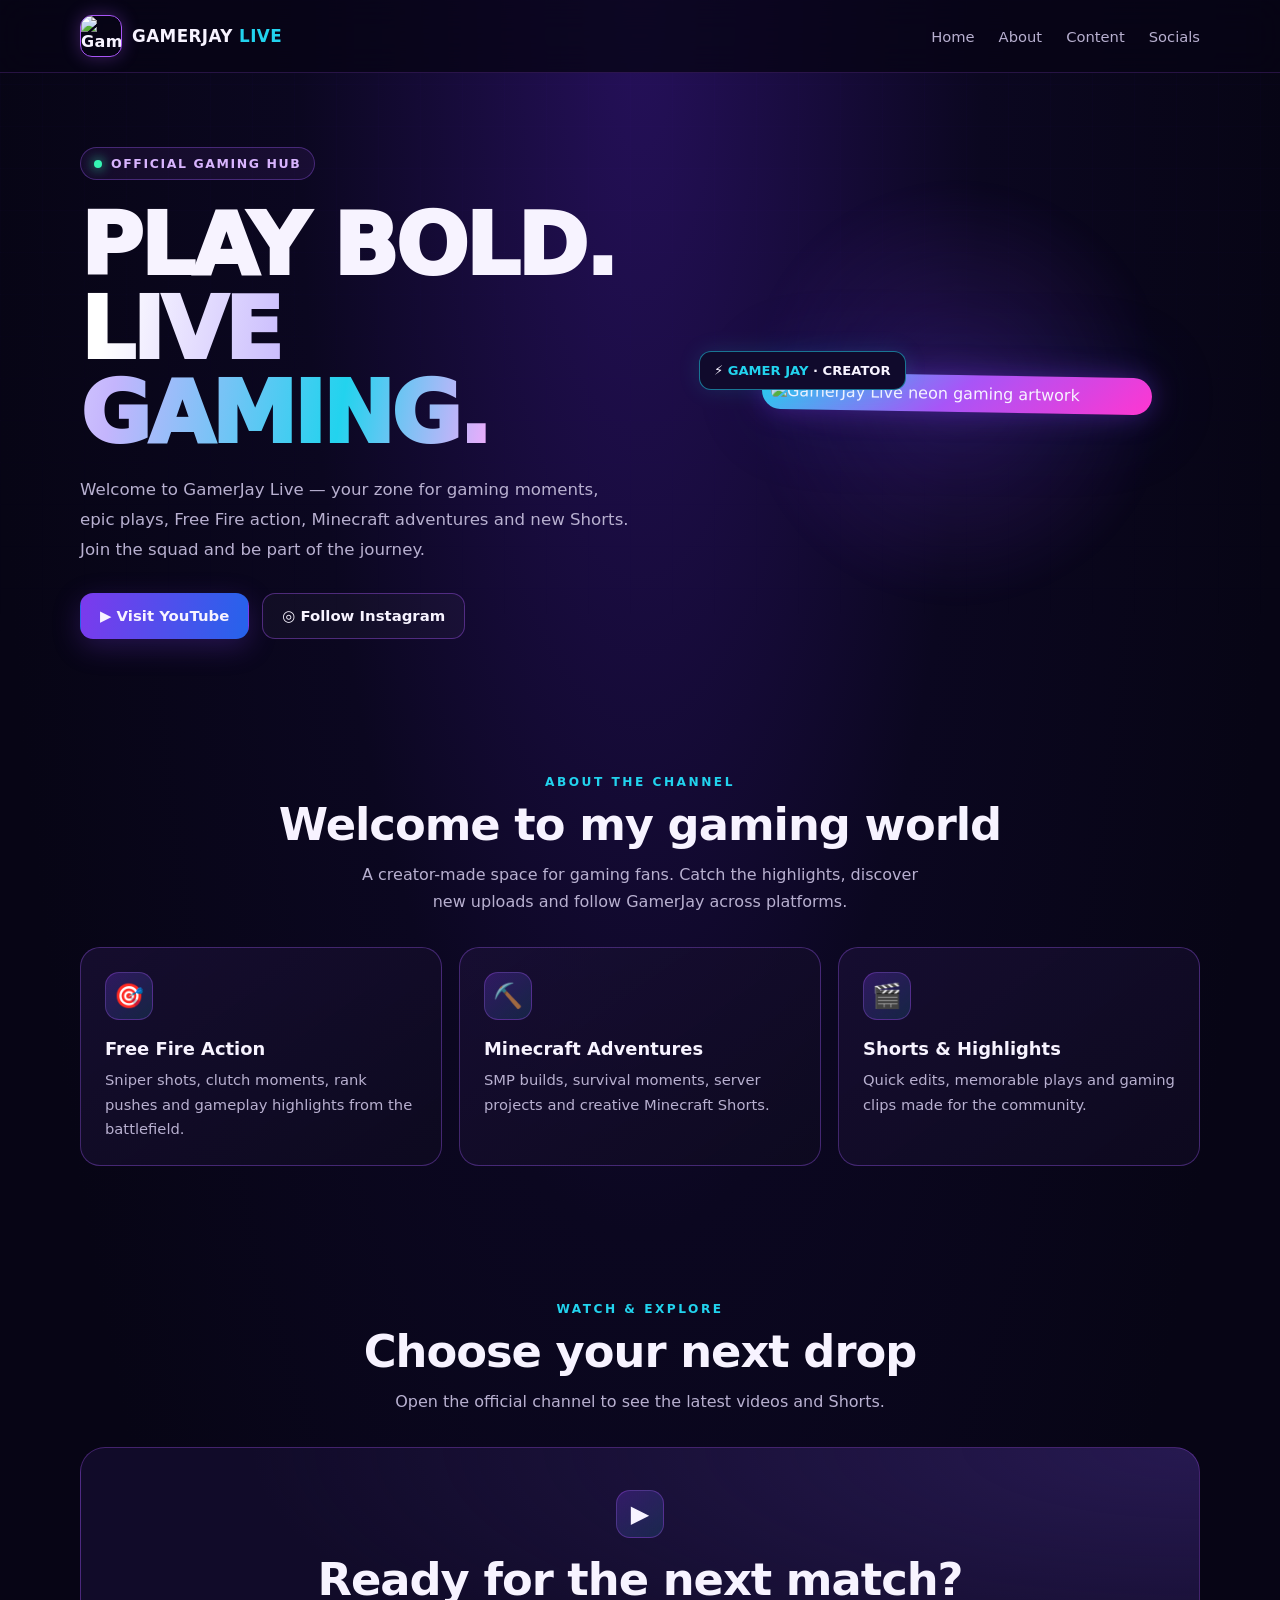
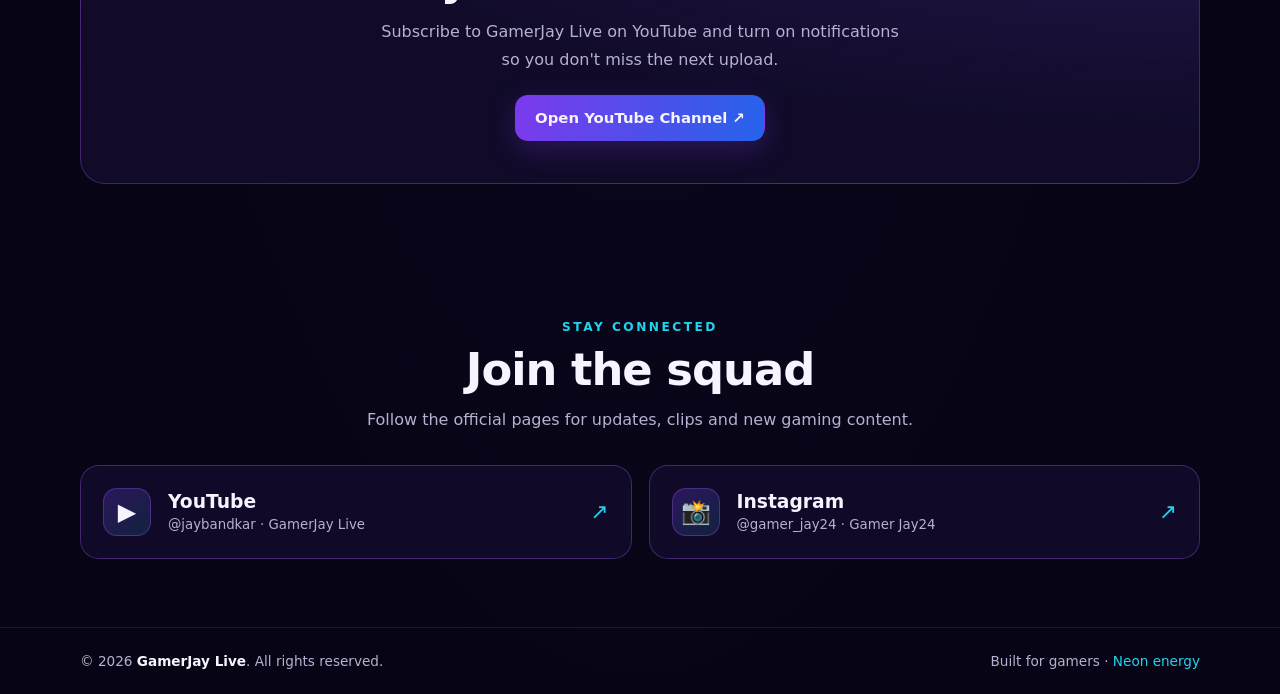
==== commit 35042ec8: "Add files via upload" ====
--- a/index.html
+++ b/index.html
@@ -2,249 +2,146 @@
 <html lang="en">
 <head>
   <meta charset="UTF-8">
-  <meta name="viewport" content="width=device-width, initial-scale=1">
-  <meta name="theme-color" content="#050810">
-  <meta name="description" content="Gamer Jay — Free Fire, Minecraft, gameplay, shorts and esports.">
-  <title>GAMER JAY | Pro Esports</title>
+  <meta name="viewport" content="width=device-width, initial-scale=1.0">
+  <meta name="theme-color" content="#08051b">
+  <meta name="description" content="GamerJay Live — Free Fire, Minecraft, gaming videos, shorts and live streams.">
+  <title>GamerJay Live | Official Gaming Hub</title>
   <style>
-    :root {
-      --bg: #050810;
-      --panel: #0a1220;
-      --panel2: #0d1a2b;
-      --blue: #00c8ff;
-      --blue2: #168bff;
-      --text: #f2f8ff;
-      --muted: #9aadc4;
-      --line: rgba(0, 200, 255, .2);
-      --glow: 0 0 28px rgba(0, 200, 255, .18);
-    }
-    * { box-sizing: border-box; }
-    html { scroll-behavior: smooth; }
-    body {
-      margin: 0; color: var(--text); background:
-        radial-gradient(ellipse at 80% 0%, rgba(0, 112, 255, .16), transparent 38%),
-        radial-gradient(ellipse at 0% 35%, rgba(0, 200, 255, .07), transparent 30%),
-        var(--bg);
-      font-family: Inter, ui-sans-serif, system-ui, -apple-system, BlinkMacSystemFont, "Segoe UI", sans-serif;
-      line-height: 1.6; overflow-x: hidden;
-    }
-    a { color: inherit; text-decoration: none; }
-    button, a { -webkit-tap-highlight-color: transparent; }
-    .wrap { width: min(1120px, calc(100% - 36px)); margin: 0 auto; }
-    .topline { height: 3px; background: linear-gradient(90deg, transparent, var(--blue), #fff, var(--blue2), transparent); }
-    header {
-      position: sticky; top: 0; z-index: 20; backdrop-filter: blur(16px);
-      background: rgba(5, 8, 16, .82); border-bottom: 1px solid var(--line);
-    }
-    .nav { min-height: 74px; display: flex; align-items: center; justify-content: space-between; gap: 18px; }
-    .brand { display: flex; align-items: center; gap: 11px; font-weight: 950; letter-spacing: .08em; }
-    .brand-mark {
-      display: grid; place-items: center; width: 42px; height: 42px; border: 1px solid var(--blue);
-      background: linear-gradient(145deg, rgba(0,200,255,.22), rgba(22,139,255,.04));
-      color: var(--blue); clip-path: polygon(18% 0, 100% 0, 100% 82%, 82% 100%, 0 100%, 0 18%);
-      box-shadow: var(--glow); font-size: 1.05rem;
-    }
-    .brand-name { font-size: .98rem; line-height: 1.1; }
-    .brand-name span { display: block; color: var(--blue); font-size: .66rem; letter-spacing: .25em; margin-top: 4px; }
-    .links { display: flex; align-items: center; gap: 24px; color: var(--muted); font-size: .9rem; }
-    .links a:hover, .links a:focus { color: var(--blue); }
-    .menu-btn { display: none; border: 1px solid var(--line); background: var(--panel); color: var(--blue); border-radius: 9px; padding: 8px 11px; font-size: 1.15rem; }
-    .hero { position: relative; padding: 88px 0 74px; min-height: 560px; display: grid; align-items: center; }
-    .hero-grid { display: grid; grid-template-columns: 1.12fr .88fr; gap: 44px; align-items: center; }
-    .eyebrow { display: inline-flex; align-items: center; gap: 9px; color: var(--blue); border: 1px solid var(--line); background: rgba(0,200,255,.055); padding: 7px 12px; border-radius: 4px; font-size: .74rem; font-weight: 800; letter-spacing: .18em; text-transform: uppercase; }
-    .dot { width: 7px; height: 7px; background: var(--blue); border-radius: 50%; box-shadow: 0 0 12px var(--blue); animation: pulse 1.6s infinite; }
-    h1 { margin: 22px 0 14px; font-size: clamp(3.15rem, 8vw, 6.5rem); line-height: .92; letter-spacing: -.065em; font-weight: 1000; }
-    h1 .outline { color: transparent; -webkit-text-stroke: 1.5px var(--blue); text-shadow: 0 0 25px rgba(0,200,255,.1); }
-    .hero p { max-width: 540px; color: var(--muted); font-size: 1.05rem; }
-    .actions { display: flex; flex-wrap: wrap; gap: 12px; margin-top: 28px; }
-    .btn { display: inline-flex; justify-content: center; align-items: center; gap: 10px; padding: 13px 18px; border-radius: 5px; font-weight: 850; letter-spacing: .035em; border: 1px solid var(--blue); transition: transform .2s, box-shadow .2s, background .2s; cursor: pointer; }
-    .btn:hover { transform: translateY(-3px); box-shadow: 0 8px 28px rgba(0,200,255,.2); }
-    .btn-primary { background: var(--blue); color: #001018; }
-    .btn-secondary { background: rgba(0,200,255,.04); color: var(--text); }
-    .hero-art { min-height: 330px; display: grid; place-items: center; position: relative; }
-    .orbit { width: min(100%, 390px); aspect-ratio: 1; border: 1px solid rgba(0,200,255,.24); border-radius: 50%; display: grid; place-items: center; position: relative; background: radial-gradient(circle, rgba(0,200,255,.11), transparent 62%); }
-    .orbit::before, .orbit::after { content: ""; position: absolute; inset: 9%; border: 1px dashed rgba(0,200,255,.22); border-radius: 50%; animation: spin 24s linear infinite; }
-    .orbit::after { inset: 20%; border-style: solid; animation-direction: reverse; animation-duration: 18s; }
-    .core { width: 56%; aspect-ratio: 1; display: grid; place-items: center; clip-path: polygon(20% 0, 80% 0, 100% 20%, 100% 80%, 80% 100%, 20% 100%, 0 80%, 0 20%); background: linear-gradient(145deg, #112e47, #06101e 65%); border: 1px solid var(--blue); box-shadow: 0 0 55px rgba(0,200,255,.2), inset 0 0 35px rgba(0,200,255,.12); text-align: center; }
-    .core strong { display: block; font-size: clamp(2.7rem, 8vw, 4.8rem); line-height: 1; letter-spacing: -.08em; color: var(--blue); text-shadow: 0 0 25px rgba(0,200,255,.5); }
-    .core span { display: block; font-size: .67rem; letter-spacing: .32em; margin-top: 9px; color: #dff8ff; }
-    .float-tag { position: absolute; padding: 8px 12px; background: #07101d; border: 1px solid var(--line); color: var(--blue); font-size: .72rem; letter-spacing: .12em; font-weight: 850; box-shadow: var(--glow); }
-    .tag-one { top: 12%; right: -2%; } .tag-two { bottom: 13%; left: -3%; }
-    .stats { display: grid; grid-template-columns: repeat(3, 1fr); border: 1px solid var(--line); background: rgba(8,17,30,.8); margin-top: 12px; }
-    .stat { padding: 20px; text-align: center; } .stat + .stat { border-left: 1px solid var(--line); }
-    .stat strong { display: block; font-size: 1.45rem; color: var(--blue); line-height: 1.2; } .stat span { font-size: .74rem; color: var(--muted); letter-spacing: .13em; text-transform: uppercase; }
-    section { padding: 76px 0; }
-    .section-head { display: flex; justify-content: space-between; align-items: end; gap: 20px; margin-bottom: 26px; }
-    .kicker { color: var(--blue); font-size: .72rem; letter-spacing: .24em; font-weight: 900; text-transform: uppercase; }
-    h2 { font-size: clamp(1.9rem, 4vw, 3rem); letter-spacing: -.045em; line-height: 1.1; margin: 7px 0 0; }
-    .section-head p { color: var(--muted); max-width: 420px; margin: 0; font-size: .92rem; }
-    .cards { display: grid; grid-template-columns: repeat(3, 1fr); gap: 16px; }
-    .card { position: relative; overflow: hidden; border: 1px solid var(--line); background: linear-gradient(145deg, rgba(12,27,45,.95), rgba(6,11,21,.95)); padding: 23px; min-height: 220px; transition: transform .22s, border-color .22s; }
-    .card:hover { transform: translateY(-5px); border-color: rgba(0,200,255,.7); }
-    .card-icon { width: 48px; height: 48px; display: grid; place-items: center; border: 1px solid var(--line); background: rgba(0,200,255,.07); color: var(--blue); font-size: 1.35rem; margin-bottom: 20px; }
-    .card h3 { margin: 0 0 8px; font-size: 1.12rem; } .card p { color: var(--muted); font-size: .9rem; margin: 0 0 18px; }
-    .card a { color: var(--blue); font-size: .83rem; font-weight: 850; }
-    .card .number { position: absolute; top: 18px; right: 20px; color: rgba(0,200,255,.25); font-size: 2rem; font-weight: 950; }
-    .feature { display: grid; grid-template-columns: .9fr 1.1fr; gap: 24px; align-items: stretch; }
-    .feature-box { padding: 30px; border: 1px solid var(--line); background: linear-gradient(140deg, rgba(0,200,255,.09), rgba(9,17,29,.9) 50%); }
-    .feature-box h3 { font-size: 1.65rem; line-height: 1.2; margin: 0 0 12px; }
-    .feature-box p { color: var(--muted); }
-    .feature-list { display: grid; gap: 12px; }
-    .feature-item { display: flex; gap: 14px; align-items: start; padding: 17px; border: 1px solid var(--line); background: rgba(9,18,31,.72); }
-    .check { color: var(--blue); font-weight: 900; }
-    .socials { display: flex; flex-wrap: wrap; gap: 12px; margin-top: 20px; }
-    .social { padding: 11px 15px; border: 1px solid var(--line); color: var(--muted); background: rgba(0,200,255,.03); border-radius: 4px; font-weight: 750; font-size: .9rem; }
-    .social:hover { color: var(--blue); border-color: var(--blue); }
-    .contact-panel { padding: clamp(25px, 5vw, 48px); border: 1px solid rgba(0,200,255,.35); background: radial-gradient(ellipse at 100% 0%, rgba(0,200,255,.12), transparent 48%), var(--panel); text-align: center; box-shadow: var(--glow); }
-    .contact-panel p { max-width: 600px; color: var(--muted); margin: 12px auto 22px; }
-    footer { padding: 25px 0 35px; border-top: 1px solid var(--line); color: var(--muted); font-size: .82rem; }
-    .footer-inner { display: flex; justify-content: space-between; gap: 15px; flex-wrap: wrap; }
-    .blue { color: var(--blue); }
-    .reveal { opacity: 0; transform: translateY(16px); transition: opacity .65s ease, transform .65s ease; }
-    .reveal.visible { opacity: 1; transform: translateY(0); }
-    @keyframes pulse { 50% { opacity: .4; } }
-    @keyframes spin { to { transform: rotate(360deg); } }
-    @media (prefers-reduced-motion: reduce) { *, *::before, *::after { animation-duration: .01ms !important; scroll-behavior: auto !important; transition-duration: .01ms !important; } .reveal { opacity: 1; transform: none; } }
-    @media (max-width: 760px) {
-      .wrap { width: min(100% - 28px, 600px); }
-      .nav { min-height: 66px; }
-      .menu-btn { display: block; }
-      .links { display: none; position: absolute; top: 65px; left: 0; right: 0; padding: 18px 22px 22px; flex-direction: column; align-items: stretch; gap: 0; background: rgba(5,8,16,.98); border-bottom: 1px solid var(--line); }
-      .links.open { display: flex; }
-      .links a { padding: 12px 0; border-bottom: 1px solid rgba(0,200,255,.08); }
-      .hero { padding: 60px 0 35px; min-height: auto; }
-      .hero-grid, .feature { grid-template-columns: 1fr; gap: 25px; }
-      .hero-art { min-height: 285px; }
-      .orbit { width: min(82vw, 320px); }
-      .tag-one { right: 0; } .tag-two { left: 0; }
-      .stats { margin-top: 25px; }
-      .stat { padding: 15px 7px; } .stat strong { font-size: 1.2rem; } .stat span { font-size: .62rem; letter-spacing: .07em; }
-      section { padding: 56px 0; }
-      .section-head { display: block; } .section-head p { margin-top: 12px; }
-      .cards { grid-template-columns: 1fr; }
-      .card { min-height: auto; }
-    }
+    :root{--bg:#070515;--panel:rgba(20,13,48,.78);--line:rgba(163,94,255,.34);--purple:#a855f7;--blue:#22d3ee;--pink:#ff36d1;--text:#f7f3ff;--muted:#b8b0d0}
+    *{box-sizing:border-box;margin:0;padding:0}
+    html{scroll-behavior:smooth}
+    body{font-family:Inter,ui-sans-serif,system-ui,-apple-system,Segoe UI,Roboto,Arial,sans-serif;background:radial-gradient(ellipse at 50% 0%,#25105a 0%,#0b0720 38%,var(--bg) 72%);color:var(--text);min-height:100vh;overflow-x:hidden}
+    body:before{content:"";position:fixed;inset:0;pointer-events:none;opacity:.22;background-image:linear-gradient(rgba(110,70,220,.12) 1px,transparent 1px),linear-gradient(90deg,rgba(110,70,220,.12) 1px,transparent 1px);background-size:42px 42px;mask-image:linear-gradient(to bottom,black,transparent 80%);z-index:-1}
+    a{color:inherit;text-decoration:none}
+    .wrap{width:min(1120px,92%);margin:auto}
+    header{position:sticky;top:0;z-index:10;background:rgba(7,5,21,.78);backdrop-filter:blur(16px);border-bottom:1px solid rgba(168,85,247,.2)}
+    .nav{height:72px;display:flex;align-items:center;justify-content:space-between;gap:18px}
+    .brand{display:flex;align-items:center;gap:10px;font-weight:900;letter-spacing:.4px}
+    .brand img{width:42px;height:42px;object-fit:cover;border-radius:12px;border:1px solid var(--purple);box-shadow:0 0 18px #a855f755}
+    .brand span{font-size:1.05rem}.brand b{color:var(--blue)}
+    .navlinks{display:flex;gap:24px;color:var(--muted);font-size:.92rem}
+    .navlinks a:hover{color:var(--blue)}
+    .menu{display:none;background:none;color:white;border:1px solid var(--line);padding:8px 11px;border-radius:10px;font-size:1.1rem}
+    .hero{padding:74px 0 68px;display:grid;grid-template-columns:1.1fr .9fr;align-items:center;gap:42px;min-height:590px}
+    .eyebrow{display:inline-flex;align-items:center;gap:9px;color:#d8b4fe;border:1px solid var(--line);background:#a855f715;padding:8px 13px;border-radius:999px;font-size:.78rem;font-weight:800;letter-spacing:1.6px;text-transform:uppercase}
+    .dot{width:8px;height:8px;background:#35f6b4;border-radius:50%;box-shadow:0 0 12px #35f6b4}
+    h1{font-size:clamp(2.8rem,6.7vw,5.8rem);line-height:.98;letter-spacing:-3px;margin:23px 0 20px;font-weight:1000}
+    .gradient{background:linear-gradient(100deg,#fff 5%,#c4b5fd 38%,#22d3ee 75%,#f0abfc);-webkit-background-clip:text;background-clip:text;color:transparent}
+    .hero p{max-width:550px;color:var(--muted);line-height:1.8;font-size:1.04rem}
+    .actions{display:flex;gap:13px;flex-wrap:wrap;margin-top:28px}
+    .btn{display:inline-flex;align-items:center;justify-content:center;gap:9px;padding:13px 19px;border-radius:13px;font-weight:850;font-size:.93rem;border:1px solid transparent;transition:.2s;cursor:pointer}
+    .btn:hover{transform:translateY(-3px);filter:brightness(1.12)}
+    .primary{background:linear-gradient(100deg,#7c3aed,#2563eb);box-shadow:0 8px 28px #7c3aed40}
+    .secondary{background:#ffffff08;border-color:#a855f766}
+    .hero-art{position:relative;display:flex;justify-content:center;align-items:center}
+    .halo{position:absolute;width:90%;aspect-ratio:1;border-radius:50%;background:radial-gradient(circle,#7c3aed3a,transparent 68%);filter:blur(8px)}
+    .logo-frame{position:relative;width:min(100%,390px);padding:9px;border-radius:28px;background:linear-gradient(140deg,var(--blue),var(--purple),var(--pink));box-shadow:0 0 28px #7c3aed65,0 0 90px #2563eb25;transform:rotate(1deg)}
+    .logo-frame img{display:block;width:100%;border-radius:21px;object-fit:cover}
+    .float-tag{position:absolute;bottom:22px;left:-16px;background:#100a2c;border:1px solid #22d3ee88;border-radius:12px;padding:11px 14px;box-shadow:0 0 22px #22d3ee22;font-size:.82rem;font-weight:800}
+    .float-tag b{color:var(--blue)}
+    section{padding:68px 0}
+    .section-head{text-align:center;margin-bottom:32px}
+    .kicker{color:var(--blue);font-size:.76rem;font-weight:900;letter-spacing:2.5px;text-transform:uppercase}
+    h2{font-size:clamp(1.8rem,4vw,2.8rem);margin-top:9px;letter-spacing:-1px}
+    .section-head p{color:var(--muted);margin:10px auto 0;max-width:570px;line-height:1.7}
+    .cards{display:grid;grid-template-columns:repeat(3,1fr);gap:17px}
+    .card{background:linear-gradient(145deg,#1a1036bd,#0e0a20db);border:1px solid var(--line);border-radius:20px;padding:24px;transition:.25s;min-height:190px}
+    .card:hover{transform:translateY(-5px);border-color:#22d3ee88;box-shadow:0 15px 40px #0004,0 0 25px #7c3aed18}
+    .icon{width:48px;height:48px;display:grid;place-items:center;border-radius:14px;background:linear-gradient(140deg,#7c3aed44,#22d3ee20);border:1px solid #a855f755;font-size:1.5rem;margin-bottom:18px}
+    .card h3{font-size:1.12rem;margin-bottom:9px}.card p{color:var(--muted);line-height:1.65;font-size:.92rem}
+    .socials{display:grid;grid-template-columns:1fr 1fr;gap:17px}
+    .social{display:flex;align-items:center;gap:17px;padding:22px;border:1px solid var(--line);border-radius:19px;background:#160d31aa;transition:.2s}
+    .social:hover{border-color:var(--blue);transform:translateY(-3px)}
+    .social .icon{flex-shrink:0;margin:0}.social small{display:block;color:var(--muted);margin-top:5px}
+    .arrow{margin-left:auto;color:var(--blue);font-size:1.35rem}
+    .cta{border:1px solid #a855f755;background:radial-gradient(ellipse at 100% 0%,#312064aa,transparent 60%),#110b29;border-radius:25px;text-align:center;padding:42px 20px}
+    .cta p{color:var(--muted);margin:12px auto 22px;max-width:540px;line-height:1.7}
+    footer{border-top:1px solid #a855f72a;padding:25px 0;color:var(--muted);font-size:.85rem}
+    .foot{display:flex;justify-content:space-between;gap:14px;flex-wrap:wrap}
+    .foot strong{color:var(--text)}
+    @media(max-width:760px){.navlinks{display:none;position:absolute;top:71px;left:0;right:0;background:#0b0720;padding:20px 5%;border-bottom:1px solid var(--line);flex-direction:column;gap:17px}.navlinks.open{display:flex}.menu{display:block}.hero{grid-template-columns:1fr;text-align:center;padding-top:54px;gap:35px}.hero p{margin:auto}.actions{justify-content:center}.hero-art{margin:0 auto;width:min(90%,380px)}.float-tag{left:-8px}.cards{grid-template-columns:1fr}.socials{grid-template-columns:1fr}section{padding:52px 0}h1{letter-spacing:-2px}}
+    @media(prefers-reduced-motion:reduce){html{scroll-behavior:auto}*,*:before,*:after{transition:none!important}}
   </style>
 </head>
 <body>
-  <div class="topline"></div>
   <header>
     <div class="wrap nav">
-      <a class="brand" href="#home" aria-label="Gamer Jay home">
-        <span class="brand-mark">GJ</span>
-        <span class="brand-name">GAMER JAY<span>LEVEL UP YOUR GAME</span></span>
+      <a class="brand" href="#home" aria-label="GamerJay Live home">
+        <img src="assets/gamerjay-logo.png" alt="GamerJay logo">
+        <span>GAMERJAY <b>LIVE</b></span>
       </a>
-      <button class="menu-btn" id="menuBtn" aria-label="Toggle menu" aria-expanded="false">☰</button>
-      <nav class="links" id="navLinks" aria-label="Main navigation">
-        <a href="#home">HOME</a><a href="#games">GAMES</a><a href="#about">ABOUT</a><a href="#social">SOCIALS</a>
+      <nav class="navlinks" id="navlinks" aria-label="Main navigation">
+        <a href="#home">Home</a><a href="#about">About</a><a href="#content">Content</a><a href="#socials">Socials</a>
       </nav>
+      <button class="menu" id="menu" aria-label="Toggle navigation" aria-expanded="false">☰</button>
     </div>
   </header>
 
   <main>
-    <section class="hero" id="home">
+    <section class="wrap hero" id="home">
+      <div>
+        <div class="eyebrow"><span class="dot"></span> Official Gaming Hub</div>
+        <h1>PLAY BOLD.<br><span class="gradient">LIVE GAMING.</span></h1>
+        <p>Welcome to GamerJay Live — your zone for gaming moments, epic plays, Free Fire action, Minecraft adventures and new Shorts. Join the squad and be part of the journey.</p>
+        <div class="actions">
+          <a class="btn primary" href="https://youtube.com/@jaybandkar" target="_blank" rel="noopener noreferrer">▶ Visit YouTube</a>
+          <a class="btn secondary" href="https://www.instagram.com/gamer_jay24/" target="_blank" rel="noopener noreferrer">◎ Follow Instagram</a>
+        </div>
+      </div>
+      <div class="hero-art">
+        <div class="halo"></div>
+        <div class="logo-frame"><img src="assets/gamerjay-logo.png" alt="GamerJay Live neon gaming artwork"></div>
+        <div class="float-tag">⚡ <b>GAMER JAY</b> · CREATOR</div>
+      </div>
+    </section>
+
+    <section id="about">
       <div class="wrap">
-        <div class="hero-grid">
-          <div>
-            <div class="eyebrow"><span class="dot"></span> PLAYER ONLINE • GAMING ZONE</div>
-            <h1>PLAY HARD.<br><span class="outline">STAY LEGEND.</span></h1>
-            <p>Welcome to my arena. Discover Free Fire action, Minecraft adventures, gaming clips and the next level of Gamer Jay.</p>
-            <div class="actions">
-              <a class="btn btn-primary" href="https://www.youtube.com/@jaybandkar" target="_blank" rel="noopener noreferrer">▶ WATCH MY VIDEOS</a>
-              <a class="btn btn-secondary" href="#games">EXPLORE THE ZONE ↘</a>
-            </div>
-          </div>
-          <div class="hero-art" aria-label="Gamer Jay neon logo illustration">
-            <div class="orbit">
-              <span class="float-tag tag-one">GAMER // 001</span>
-              <div class="core"><div><strong>GJ</strong><span>GAMER JAY</span></div></div>
-              <span class="float-tag tag-two">NO LAG. ALL SKILL.</span>
-            </div>
-          </div>
-        </div>
-        <div class="stats">
-          <div class="stat"><strong>GAMER</strong><span>My identity</span></div>
-          <div class="stat"><strong>2+</strong><span>Gaming worlds</span></div>
-          <div class="stat"><strong class="blue">∞</strong><span>Next level</span></div>
+        <div class="section-head"><div class="kicker">About the channel</div><h2>Welcome to my gaming world</h2><p>A creator-made space for gaming fans. Catch the highlights, discover new uploads and follow GamerJay across platforms.</p></div>
+        <div class="cards">
+          <article class="card"><div class="icon">🎯</div><h3>Free Fire Action</h3><p>Sniper shots, clutch moments, rank pushes and gameplay highlights from the battlefield.</p></article>
+          <article class="card"><div class="icon">⛏️</div><h3>Minecraft Adventures</h3><p>SMP builds, survival moments, server projects and creative Minecraft Shorts.</p></article>
+          <article class="card"><div class="icon">🎬</div><h3>Shorts & Highlights</h3><p>Quick edits, memorable plays and gaming clips made for the community.</p></article>
         </div>
       </div>
     </section>
 
-    <section id="games">
+    <section id="content">
       <div class="wrap">
-        <div class="section-head reveal">
-          <div><div class="kicker">SELECT YOUR MODE</div><h2>ENTER THE <span class="blue">ARENA.</span></h2></div>
-          <p>Choose a world, watch the clips, and join the Gamer Jay community.</p>
-        </div>
-        <div class="cards">
-          <article class="card reveal"><span class="number">01</span><div class="card-icon">🎯</div><h3>FREE FIRE</h3><p>Clutch moments, sniper shots, rank pushes and battle highlights.</p><a href="https://www.youtube.com/@jaybandkar" target="_blank" rel="noopener noreferrer">WATCH HIGHLIGHTS ↗</a></article>
-          <article class="card reveal"><span class="number">02</span><div class="card-icon">⛏</div><h3>MINECRAFT</h3><p>Builds, survival adventures, SMP moments and creative experiments.</p><a href="https://www.youtube.com/@jaybandkar" target="_blank" rel="noopener noreferrer">EXPLORE VIDEOS ↗</a></article>
-          <article class="card reveal"><span class="number">03</span><div class="card-icon">⚡</div><h3>SHORTS & CLIPS</h3><p>Quick gaming edits, funny moments and short-form action.</p><a href="https://www.youtube.com/@jaybandkar/shorts" target="_blank" rel="noopener noreferrer">PLAY SHORTS ↗</a></article>
+        <div class="section-head"><div class="kicker">Watch & explore</div><h2>Choose your next drop</h2><p>Open the official channel to see the latest videos and Shorts.</p></div>
+        <div class="cta">
+          <div class="icon" style="margin:0 auto 15px">▶️</div>
+          <h2>Ready for the next match?</h2>
+          <p>Subscribe to GamerJay Live on YouTube and turn on notifications so you don't miss the next upload.</p>
+          <a class="btn primary" href="https://youtube.com/@jaybandkar" target="_blank" rel="noopener noreferrer">Open YouTube Channel ↗</a>
         </div>
       </div>
     </section>
 
-    <section id="about">
-      <div class="wrap feature">
-        <div class="feature-box reveal">
-          <div class="kicker">THE PLAYER BEHIND THE SCREEN</div>
-          <h3>THIS IS <span class="blue">GAMER JAY.</span></h3>
-          <p>A gaming creator focused on fun, creative gameplay and leveling up one video at a time. This site is my digital base camp.</p>
-          <a class="btn btn-secondary" href="https://www.youtube.com/@jaybandkar" target="_blank" rel="noopener noreferrer">SUBSCRIBE ON YOUTUBE ↗</a>
-        </div>
-        <div class="feature-list reveal">
-          <div class="feature-item"><span class="check">▰</span><div><strong>Gaming first</strong><br><span style="color:var(--muted)">Free Fire battles and Minecraft worlds.</span></div></div>
-          <div class="feature-item"><span class="check">▰</span><div><strong>Made for mobile</strong><br><span style="color:var(--muted)">Designed to look sharp on phones and desktops.</span></div></div>
-          <div class="feature-item"><span class="check">▰</span><div><strong>Built to evolve</strong><br><span style="color:var(--muted)">Add your newest videos, links and projects anytime.</span></div></div>
-        </div>
-      </div>
-    </section>
-
-    <section id="social">
+    <section id="socials">
       <div class="wrap">
-        <div class="contact-panel reveal">
-          <div class="kicker">CONNECT • FOLLOW • PLAY</div>
-          <h2>JOIN THE <span class="blue">SQUAD.</span></h2>
-          <p>Catch the latest uploads and follow Gamer Jay on social media. See you in the next match!</p>
-          <div class="socials" style="justify-content:center">
-            <a class="social" href="https://www.youtube.com/@jaybandkar" target="_blank" rel="noopener noreferrer">▶ YouTube</a>
-            <a class="social" href="https://www.instagram.com/gamer_jay24/" target="_blank" rel="noopener noreferrer">◎ Instagram</a>
-          </div>
+        <div class="section-head"><div class="kicker">Stay connected</div><h2>Join the squad</h2><p>Follow the official pages for updates, clips and new gaming content.</p></div>
+        <div class="socials">
+          <a class="social" href="https://youtube.com/@jaybandkar" target="_blank" rel="noopener noreferrer"><div class="icon">▶️</div><div><h3>YouTube</h3><small>@jaybandkar · GamerJay Live</small></div><span class="arrow">↗</span></a>
+          <a class="social" href="https://www.instagram.com/gamer_jay24/" target="_blank" rel="noopener noreferrer"><div class="icon">📸</div><div><h3>Instagram</h3><small>@gamer_jay24 · Gamer Jay24</small></div><span class="arrow">↗</span></a>
         </div>
       </div>
     </section>
   </main>
 
-  <footer>
-    <div class="wrap footer-inner">
-      <span>© <span id="year"></span> <strong class="blue">GAMER JAY</strong> • ALL SYSTEMS ONLINE</span>
-      <a href="#home">BACK TO TOP ↑</a>
-    </div>
-  </footer>
-
+  <footer><div class="wrap foot"><span>© <span id="year"></span> <strong>GamerJay Live</strong>. All rights reserved.</span><span>Built for gamers · <span style="color:#22d3ee">Neon energy</span></span></div></footer>
   <script>
-    const menuBtn = document.getElementById('menuBtn');
-    const navLinks = document.getElementById('navLinks');
-    menuBtn.addEventListener('click', () => {
-      const isOpen = navLinks.classList.toggle('open');
-      menuBtn.setAttribute('aria-expanded', String(isOpen));
-      menuBtn.textContent = isOpen ? '✕' : '☰';
+    const menu = document.getElementById('menu');
+    const nav = document.getElementById('navlinks');
+    menu.addEventListener('click', () => {
+      const isOpen = nav.classList.toggle('open');
+      menu.setAttribute('aria-expanded', String(isOpen));
     });
-    navLinks.querySelectorAll('a').forEach(link => link.addEventListener('click', () => {
-      navLinks.classList.remove('open');
-      menuBtn.setAttribute('aria-expanded', 'false');
-      menuBtn.textContent = '☰';
+    nav.querySelectorAll('a').forEach(link => link.addEventListener('click', () => {
+      nav.classList.remove('open');
+      menu.setAttribute('aria-expanded', 'false');
     }));
     document.getElementById('year').textContent = new Date().getFullYear();
-    const observer = new IntersectionObserver(entries => {
-      entries.forEach(entry => {
-        if (entry.isIntersecting) {
-          entry.target.classList.add('visible');
-          observer.unobserve(entry.target);
-        }
-      });
-    }, { threshold: 0.12 });
-    document.querySelectorAll('.reveal').forEach(el => observer.observe(el));
   </script>
 </body>
-</html>
+</html>
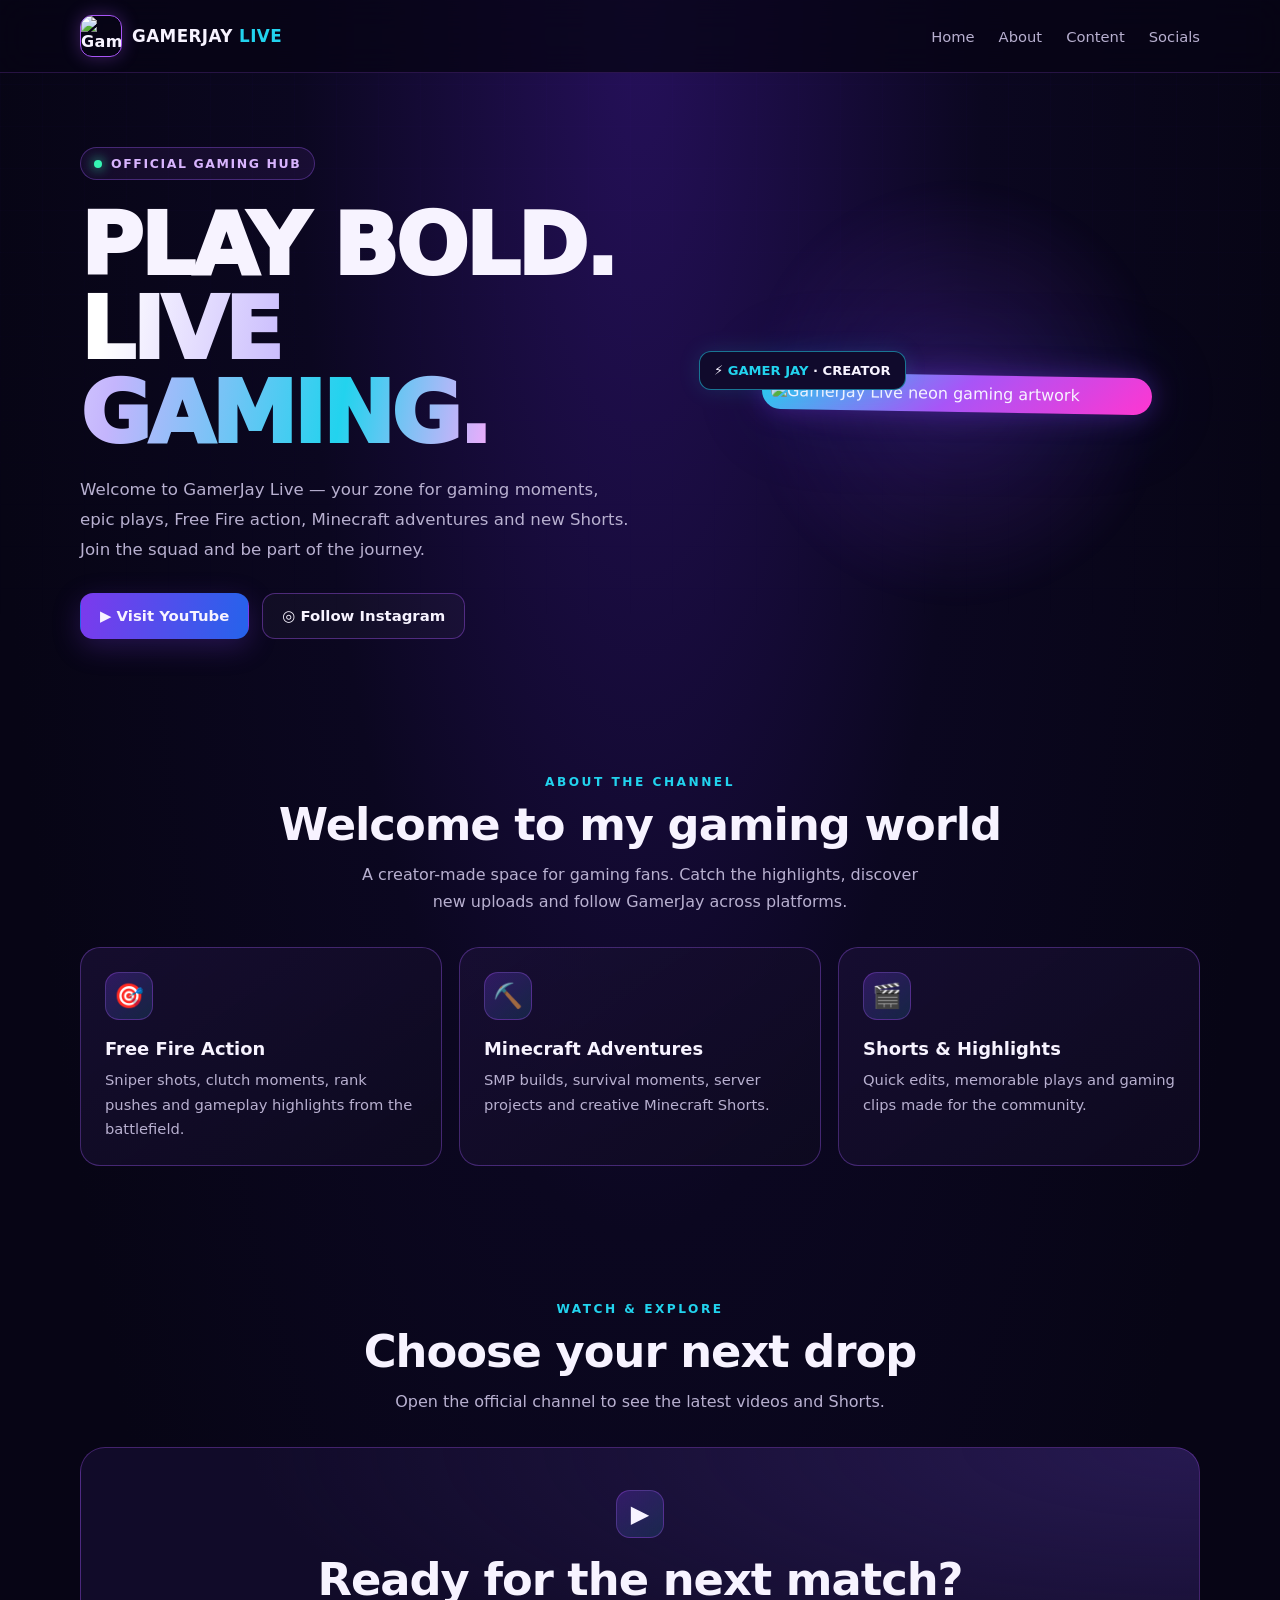
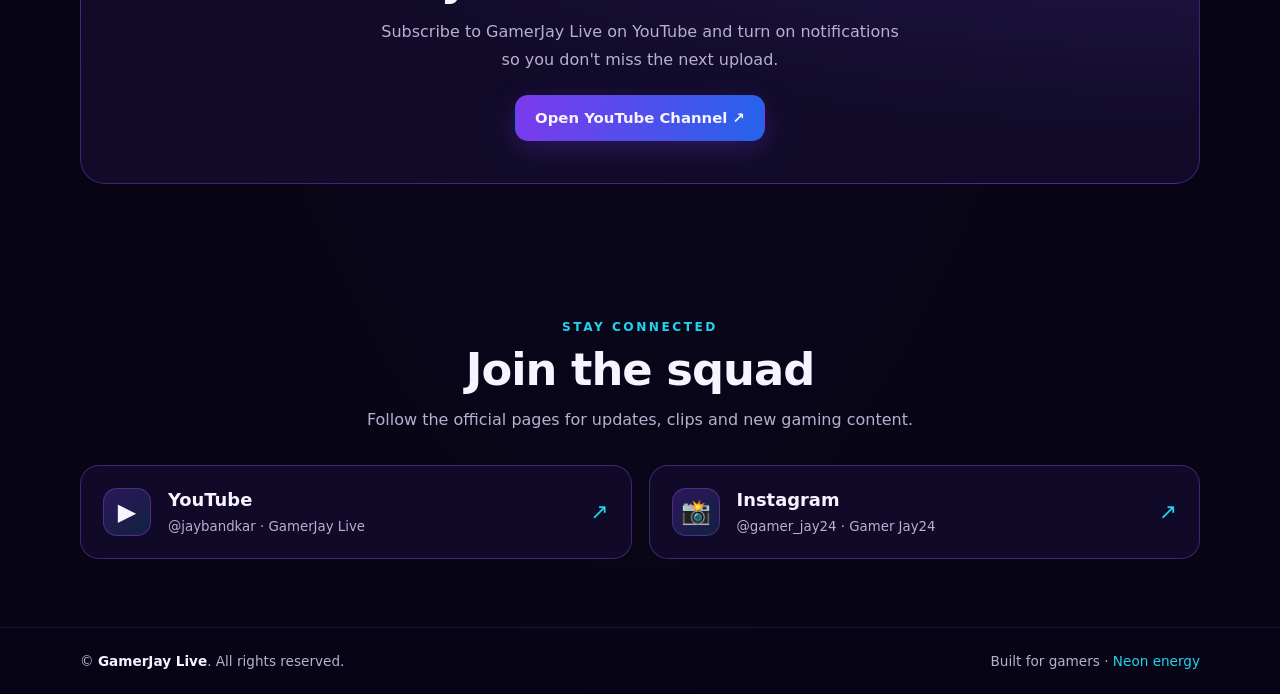
==== commit 2f207035: "Add files via upload" ====
--- a/index.html
+++ b/index.html
@@ -6,68 +6,14 @@
   <meta name="theme-color" content="#08051b">
   <meta name="description" content="GamerJay Live — Free Fire, Minecraft, gaming videos, shorts and live streams.">
   <title>GamerJay Live | Official Gaming Hub</title>
-  <style>
-    :root{--bg:#070515;--panel:rgba(20,13,48,.78);--line:rgba(163,94,255,.34);--purple:#a855f7;--blue:#22d3ee;--pink:#ff36d1;--text:#f7f3ff;--muted:#b8b0d0}
-    *{box-sizing:border-box;margin:0;padding:0}
-    html{scroll-behavior:smooth}
-    body{font-family:Inter,ui-sans-serif,system-ui,-apple-system,Segoe UI,Roboto,Arial,sans-serif;background:radial-gradient(ellipse at 50% 0%,#25105a 0%,#0b0720 38%,var(--bg) 72%);color:var(--text);min-height:100vh;overflow-x:hidden}
-    body:before{content:"";position:fixed;inset:0;pointer-events:none;opacity:.22;background-image:linear-gradient(rgba(110,70,220,.12) 1px,transparent 1px),linear-gradient(90deg,rgba(110,70,220,.12) 1px,transparent 1px);background-size:42px 42px;mask-image:linear-gradient(to bottom,black,transparent 80%);z-index:-1}
-    a{color:inherit;text-decoration:none}
-    .wrap{width:min(1120px,92%);margin:auto}
-    header{position:sticky;top:0;z-index:10;background:rgba(7,5,21,.78);backdrop-filter:blur(16px);border-bottom:1px solid rgba(168,85,247,.2)}
-    .nav{height:72px;display:flex;align-items:center;justify-content:space-between;gap:18px}
-    .brand{display:flex;align-items:center;gap:10px;font-weight:900;letter-spacing:.4px}
-    .brand img{width:42px;height:42px;object-fit:cover;border-radius:12px;border:1px solid var(--purple);box-shadow:0 0 18px #a855f755}
-    .brand span{font-size:1.05rem}.brand b{color:var(--blue)}
-    .navlinks{display:flex;gap:24px;color:var(--muted);font-size:.92rem}
-    .navlinks a:hover{color:var(--blue)}
-    .menu{display:none;background:none;color:white;border:1px solid var(--line);padding:8px 11px;border-radius:10px;font-size:1.1rem}
-    .hero{padding:74px 0 68px;display:grid;grid-template-columns:1.1fr .9fr;align-items:center;gap:42px;min-height:590px}
-    .eyebrow{display:inline-flex;align-items:center;gap:9px;color:#d8b4fe;border:1px solid var(--line);background:#a855f715;padding:8px 13px;border-radius:999px;font-size:.78rem;font-weight:800;letter-spacing:1.6px;text-transform:uppercase}
-    .dot{width:8px;height:8px;background:#35f6b4;border-radius:50%;box-shadow:0 0 12px #35f6b4}
-    h1{font-size:clamp(2.8rem,6.7vw,5.8rem);line-height:.98;letter-spacing:-3px;margin:23px 0 20px;font-weight:1000}
-    .gradient{background:linear-gradient(100deg,#fff 5%,#c4b5fd 38%,#22d3ee 75%,#f0abfc);-webkit-background-clip:text;background-clip:text;color:transparent}
-    .hero p{max-width:550px;color:var(--muted);line-height:1.8;font-size:1.04rem}
-    .actions{display:flex;gap:13px;flex-wrap:wrap;margin-top:28px}
-    .btn{display:inline-flex;align-items:center;justify-content:center;gap:9px;padding:13px 19px;border-radius:13px;font-weight:850;font-size:.93rem;border:1px solid transparent;transition:.2s;cursor:pointer}
-    .btn:hover{transform:translateY(-3px);filter:brightness(1.12)}
-    .primary{background:linear-gradient(100deg,#7c3aed,#2563eb);box-shadow:0 8px 28px #7c3aed40}
-    .secondary{background:#ffffff08;border-color:#a855f766}
-    .hero-art{position:relative;display:flex;justify-content:center;align-items:center}
-    .halo{position:absolute;width:90%;aspect-ratio:1;border-radius:50%;background:radial-gradient(circle,#7c3aed3a,transparent 68%);filter:blur(8px)}
-    .logo-frame{position:relative;width:min(100%,390px);padding:9px;border-radius:28px;background:linear-gradient(140deg,var(--blue),var(--purple),var(--pink));box-shadow:0 0 28px #7c3aed65,0 0 90px #2563eb25;transform:rotate(1deg)}
-    .logo-frame img{display:block;width:100%;border-radius:21px;object-fit:cover}
-    .float-tag{position:absolute;bottom:22px;left:-16px;background:#100a2c;border:1px solid #22d3ee88;border-radius:12px;padding:11px 14px;box-shadow:0 0 22px #22d3ee22;font-size:.82rem;font-weight:800}
-    .float-tag b{color:var(--blue)}
-    section{padding:68px 0}
-    .section-head{text-align:center;margin-bottom:32px}
-    .kicker{color:var(--blue);font-size:.76rem;font-weight:900;letter-spacing:2.5px;text-transform:uppercase}
-    h2{font-size:clamp(1.8rem,4vw,2.8rem);margin-top:9px;letter-spacing:-1px}
-    .section-head p{color:var(--muted);margin:10px auto 0;max-width:570px;line-height:1.7}
-    .cards{display:grid;grid-template-columns:repeat(3,1fr);gap:17px}
-    .card{background:linear-gradient(145deg,#1a1036bd,#0e0a20db);border:1px solid var(--line);border-radius:20px;padding:24px;transition:.25s;min-height:190px}
-    .card:hover{transform:translateY(-5px);border-color:#22d3ee88;box-shadow:0 15px 40px #0004,0 0 25px #7c3aed18}
-    .icon{width:48px;height:48px;display:grid;place-items:center;border-radius:14px;background:linear-gradient(140deg,#7c3aed44,#22d3ee20);border:1px solid #a855f755;font-size:1.5rem;margin-bottom:18px}
-    .card h3{font-size:1.12rem;margin-bottom:9px}.card p{color:var(--muted);line-height:1.65;font-size:.92rem}
-    .socials{display:grid;grid-template-columns:1fr 1fr;gap:17px}
-    .social{display:flex;align-items:center;gap:17px;padding:22px;border:1px solid var(--line);border-radius:19px;background:#160d31aa;transition:.2s}
-    .social:hover{border-color:var(--blue);transform:translateY(-3px)}
-    .social .icon{flex-shrink:0;margin:0}.social small{display:block;color:var(--muted);margin-top:5px}
-    .arrow{margin-left:auto;color:var(--blue);font-size:1.35rem}
-    .cta{border:1px solid #a855f755;background:radial-gradient(ellipse at 100% 0%,#312064aa,transparent 60%),#110b29;border-radius:25px;text-align:center;padding:42px 20px}
-    .cta p{color:var(--muted);margin:12px auto 22px;max-width:540px;line-height:1.7}
-    footer{border-top:1px solid #a855f72a;padding:25px 0;color:var(--muted);font-size:.85rem}
-    .foot{display:flex;justify-content:space-between;gap:14px;flex-wrap:wrap}
-    .foot strong{color:var(--text)}
-    @media(max-width:760px){.navlinks{display:none;position:absolute;top:71px;left:0;right:0;background:#0b0720;padding:20px 5%;border-bottom:1px solid var(--line);flex-direction:column;gap:17px}.navlinks.open{display:flex}.menu{display:block}.hero{grid-template-columns:1fr;text-align:center;padding-top:54px;gap:35px}.hero p{margin:auto}.actions{justify-content:center}.hero-art{margin:0 auto;width:min(90%,380px)}.float-tag{left:-8px}.cards{grid-template-columns:1fr}.socials{grid-template-columns:1fr}section{padding:52px 0}h1{letter-spacing:-2px}}
-    @media(prefers-reduced-motion:reduce){html{scroll-behavior:auto}*,*:before,*:after{transition:none!important}}
-  </style>
+  <link rel="stylesheet" href="style.css">
+  <script src="script.js" defer></script>
 </head>
 <body>
-  <header>
+  <header class="site-header">
     <div class="wrap nav">
       <a class="brand" href="#home" aria-label="GamerJay Live home">
-        <img src="assets/gamerjay-logo.png" alt="GamerJay logo">
+        <img src="gamerjay-logo.png" alt="GamerJay logo">
         <span>GAMERJAY <b>LIVE</b></span>
       </a>
       <nav class="navlinks" id="navlinks" aria-label="Main navigation">
@@ -79,7 +25,7 @@
 
   <main>
     <section class="wrap hero" id="home">
-      <div>
+      <div class="hero-copy">
         <div class="eyebrow"><span class="dot"></span> Official Gaming Hub</div>
         <h1>PLAY BOLD.<br><span class="gradient">LIVE GAMING.</span></h1>
         <p>Welcome to GamerJay Live — your zone for gaming moments, epic plays, Free Fire action, Minecraft adventures and new Shorts. Join the squad and be part of the journey.</p>
@@ -90,7 +36,7 @@
       </div>
       <div class="hero-art">
         <div class="halo"></div>
-        <div class="logo-frame"><img src="assets/gamerjay-logo.png" alt="GamerJay Live neon gaming artwork"></div>
+        <div class="logo-frame"><img src="gamerjay-logo.png" alt="GamerJay Live neon gaming artwork"></div>
         <div class="float-tag">⚡ <b>GAMER JAY</b> · CREATOR</div>
       </div>
     </section>
@@ -110,7 +56,7 @@
       <div class="wrap">
         <div class="section-head"><div class="kicker">Watch & explore</div><h2>Choose your next drop</h2><p>Open the official channel to see the latest videos and Shorts.</p></div>
         <div class="cta">
-          <div class="icon" style="margin:0 auto 15px">▶️</div>
+          <div class="icon cta-icon">▶️</div>
           <h2>Ready for the next match?</h2>
           <p>Subscribe to GamerJay Live on YouTube and turn on notifications so you don't miss the next upload.</p>
           <a class="btn primary" href="https://youtube.com/@jaybandkar" target="_blank" rel="noopener noreferrer">Open YouTube Channel ↗</a>
@@ -129,19 +75,6 @@
     </section>
   </main>
 
-  <footer><div class="wrap foot"><span>© <span id="year"></span> <strong>GamerJay Live</strong>. All rights reserved.</span><span>Built for gamers · <span style="color:#22d3ee">Neon energy</span></span></div></footer>
-  <script>
-    const menu = document.getElementById('menu');
-    const nav = document.getElementById('navlinks');
-    menu.addEventListener('click', () => {
-      const isOpen = nav.classList.toggle('open');
-      menu.setAttribute('aria-expanded', String(isOpen));
-    });
-    nav.querySelectorAll('a').forEach(link => link.addEventListener('click', () => {
-      nav.classList.remove('open');
-      menu.setAttribute('aria-expanded', 'false');
-    }));
-    document.getElementById('year').textContent = new Date().getFullYear();
-  </script>
+  <footer><div class="wrap foot"><span>© <span id="year"></span> <strong>GamerJay Live</strong>. All rights reserved.</span><span>Built for gamers · <span class="neon">Neon energy</span></span></div></footer>
 </body>
-</html>+</html>
--- a/style.css
+++ b/style.css
@@ -0,0 +1,53 @@
+:root{--bg:#070515;--line:rgba(163,94,255,.34);--purple:#a855f7;--blue:#22d3ee;--pink:#ff36d1;--text:#f7f3ff;--muted:#b8b0d0}
+*{box-sizing:border-box;margin:0;padding:0}
+html{scroll-behavior:smooth}
+body{font-family:Inter,ui-sans-serif,system-ui,-apple-system,Segoe UI,Roboto,Arial,sans-serif;background:radial-gradient(ellipse at 50% 0%,#25105a 0%,#0b0720 38%,var(--bg) 72%);color:var(--text);min-height:100vh;overflow-x:hidden}
+body:before{content:"";position:fixed;inset:0;pointer-events:none;opacity:.22;background-image:linear-gradient(rgba(110,70,220,.12) 1px,transparent 1px),linear-gradient(90deg,rgba(110,70,220,.12) 1px,transparent 1px);background-size:42px 42px;mask-image:linear-gradient(to bottom,black,transparent 80%);z-index:-1}
+a{color:inherit;text-decoration:none}
+.wrap{width:min(1120px,92%);margin:auto}
+.site-header{position:sticky;top:0;z-index:10;background:rgba(7,5,21,.78);backdrop-filter:blur(16px);border-bottom:1px solid rgba(168,85,247,.2)}
+.nav{height:72px;display:flex;align-items:center;justify-content:space-between;gap:18px}
+.brand{display:flex;align-items:center;gap:10px;font-weight:900;letter-spacing:.4px}
+.brand img{width:42px;height:42px;object-fit:cover;border-radius:12px;border:1px solid var(--purple);box-shadow:0 0 18px #a855f755}
+.brand span{font-size:1.05rem}.brand b{color:var(--blue)}
+.navlinks{display:flex;gap:24px;color:var(--muted);font-size:.92rem}
+.navlinks a:hover{color:var(--blue)}
+.menu{display:none;background:none;color:white;border:1px solid var(--line);padding:8px 11px;border-radius:10px;font-size:1.1rem}
+.hero{padding:74px 0 68px;display:grid;grid-template-columns:1.1fr .9fr;align-items:center;gap:42px;min-height:590px}
+.eyebrow{display:inline-flex;align-items:center;gap:9px;color:#d8b4fe;border:1px solid var(--line);background:#a855f715;padding:8px 13px;border-radius:999px;font-size:.78rem;font-weight:800;letter-spacing:1.6px;text-transform:uppercase}
+.dot{width:8px;height:8px;background:#35f6b4;border-radius:50%;box-shadow:0 0 12px #35f6b4}
+h1{font-size:clamp(2.8rem,6.7vw,5.8rem);line-height:.98;letter-spacing:-3px;margin:23px 0 20px;font-weight:1000}
+.gradient{background:linear-gradient(100deg,#fff 5%,#c4b5fd 38%,#22d3ee 75%,#f0abfc);-webkit-background-clip:text;background-clip:text;color:transparent}
+.hero p{max-width:550px;color:var(--muted);line-height:1.8;font-size:1.04rem}
+.actions{display:flex;gap:13px;flex-wrap:wrap;margin-top:28px}
+.btn{display:inline-flex;align-items:center;justify-content:center;gap:9px;padding:13px 19px;border-radius:13px;font-weight:850;font-size:.93rem;border:1px solid transparent;transition:.2s;cursor:pointer}
+.btn:hover{transform:translateY(-3px);filter:brightness(1.12)}
+.primary{background:linear-gradient(100deg,#7c3aed,#2563eb);box-shadow:0 8px 28px #7c3aed40}
+.secondary{background:#ffffff08;border-color:#a855f766}
+.hero-art{position:relative;display:flex;justify-content:center;align-items:center}
+.halo{position:absolute;width:90%;aspect-ratio:1;border-radius:50%;background:radial-gradient(circle,#7c3aed3a,transparent 68%);filter:blur(8px)}
+.logo-frame{position:relative;width:min(100%,390px);padding:9px;border-radius:28px;background:linear-gradient(140deg,var(--blue),var(--purple),var(--pink));box-shadow:0 0 28px #7c3aed65,0 0 90px #2563eb25;transform:rotate(1deg)}
+.logo-frame img{display:block;width:100%;border-radius:21px;object-fit:cover}
+.float-tag{position:absolute;bottom:22px;left:-16px;background:#100a2c;border:1px solid #22d3ee88;border-radius:12px;padding:11px 14px;box-shadow:0 0 22px #22d3ee22;font-size:.82rem;font-weight:800}
+.float-tag b{color:var(--blue)}
+section{padding:68px 0}
+.section-head{text-align:center;margin-bottom:32px}
+.kicker{color:var(--blue);font-size:.76rem;font-weight:900;letter-spacing:2.5px;text-transform:uppercase}
+h2{font-size:clamp(1.8rem,4vw,2.8rem);margin-top:9px;letter-spacing:-1px}
+.section-head p{color:var(--muted);margin:10px auto 0;max-width:570px;line-height:1.7}
+.cards{display:grid;grid-template-columns:repeat(3,1fr);gap:17px}
+.card{background:linear-gradient(145deg,#1a1036bd,#0e0a20db);border:1px solid var(--line);border-radius:20px;padding:24px;transition:.25s;min-height:190px}
+.card:hover{transform:translateY(-5px);border-color:#22d3ee88;box-shadow:0 15px 40px #0004,0 0 25px #7c3aed18}
+.icon{width:48px;height:48px;display:grid;place-items:center;border-radius:14px;background:linear-gradient(140deg,#7c3aed44,#22d3ee20);border:1px solid #a855f755;font-size:1.5rem;margin-bottom:18px}
+.card h3,.social h3{font-size:1.12rem;margin-bottom:9px}.card p{color:var(--muted);line-height:1.65;font-size:.92rem}
+.socials{display:grid;grid-template-columns:1fr 1fr;gap:17px}
+.social{display:flex;align-items:center;gap:17px;padding:22px;border:1px solid var(--line);border-radius:19px;background:#160d31aa;transition:.2s}
+.social:hover{border-color:var(--blue);transform:translateY(-3px)}
+.social .icon{flex-shrink:0;margin:0}.social small{display:block;color:var(--muted);margin-top:5px}
+.arrow{margin-left:auto;color:var(--blue);font-size:1.35rem}
+.cta{border:1px solid #a855f755;background:radial-gradient(ellipse at 100% 0%,#312064aa,transparent 60%),#110b29;border-radius:25px;text-align:center;padding:42px 20px}
+.cta p{color:var(--muted);margin:12px auto 22px;max-width:540px;line-height:1.7}.cta-icon{margin:0 auto 15px}
+footer{border-top:1px solid #a855f72a;padding:25px 0;color:var(--muted);font-size:.85rem}
+.foot{display:flex;justify-content:space-between;gap:14px;flex-wrap:wrap}.foot strong{color:var(--text)}.neon{color:var(--blue)}
+@media(max-width:760px){.navlinks{display:none;position:absolute;top:71px;left:0;right:0;background:#0b0720;padding:20px 5%;border-bottom:1px solid var(--line);flex-direction:column;gap:17px}.navlinks.open{display:flex}.menu{display:block}.hero{grid-template-columns:1fr;text-align:center;padding-top:54px;gap:35px}.hero p{margin:auto}.actions{justify-content:center}.hero-art{margin:0 auto;width:min(90%,380px)}.float-tag{left:-8px}.cards{grid-template-columns:1fr}.socials{grid-template-columns:1fr}section{padding:52px 0}h1{letter-spacing:-2px}}
+@media(prefers-reduced-motion:reduce){html{scroll-behavior:auto}*,*:before,*:after{transition:none!important}}
